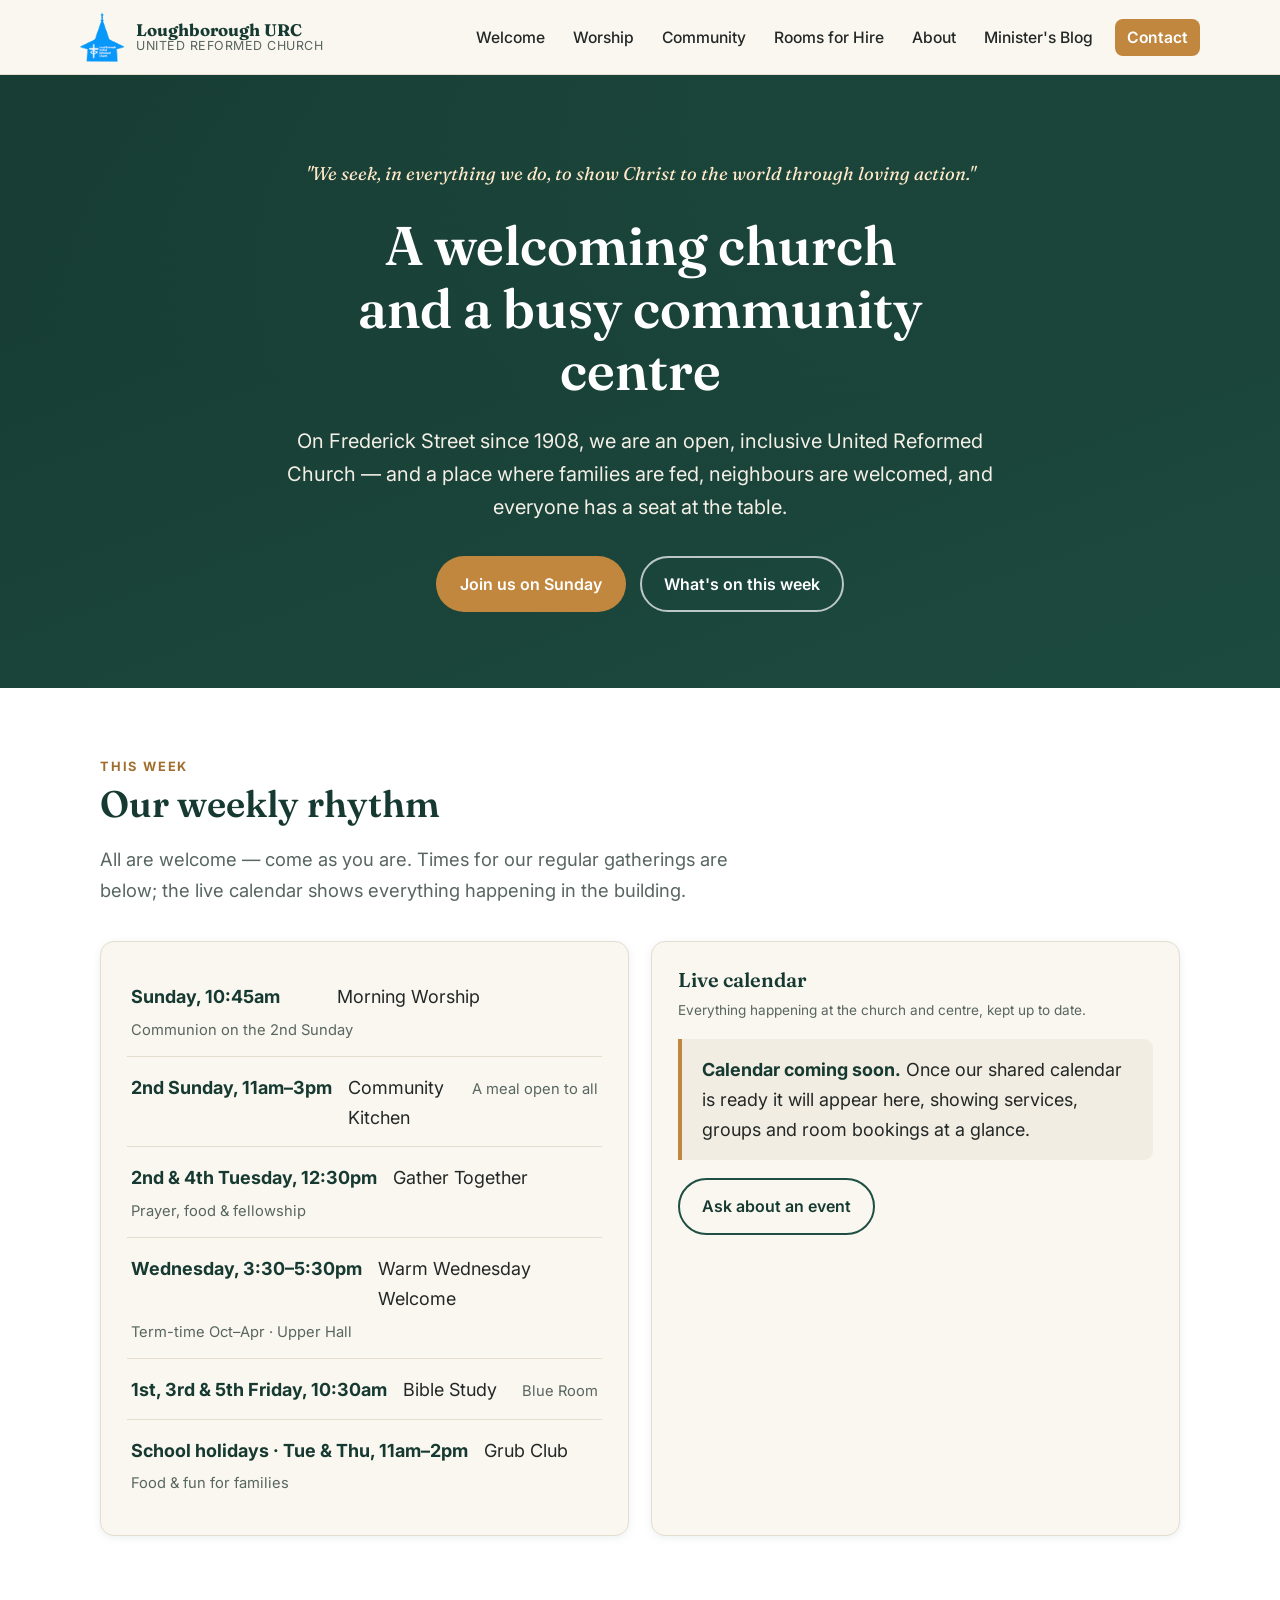
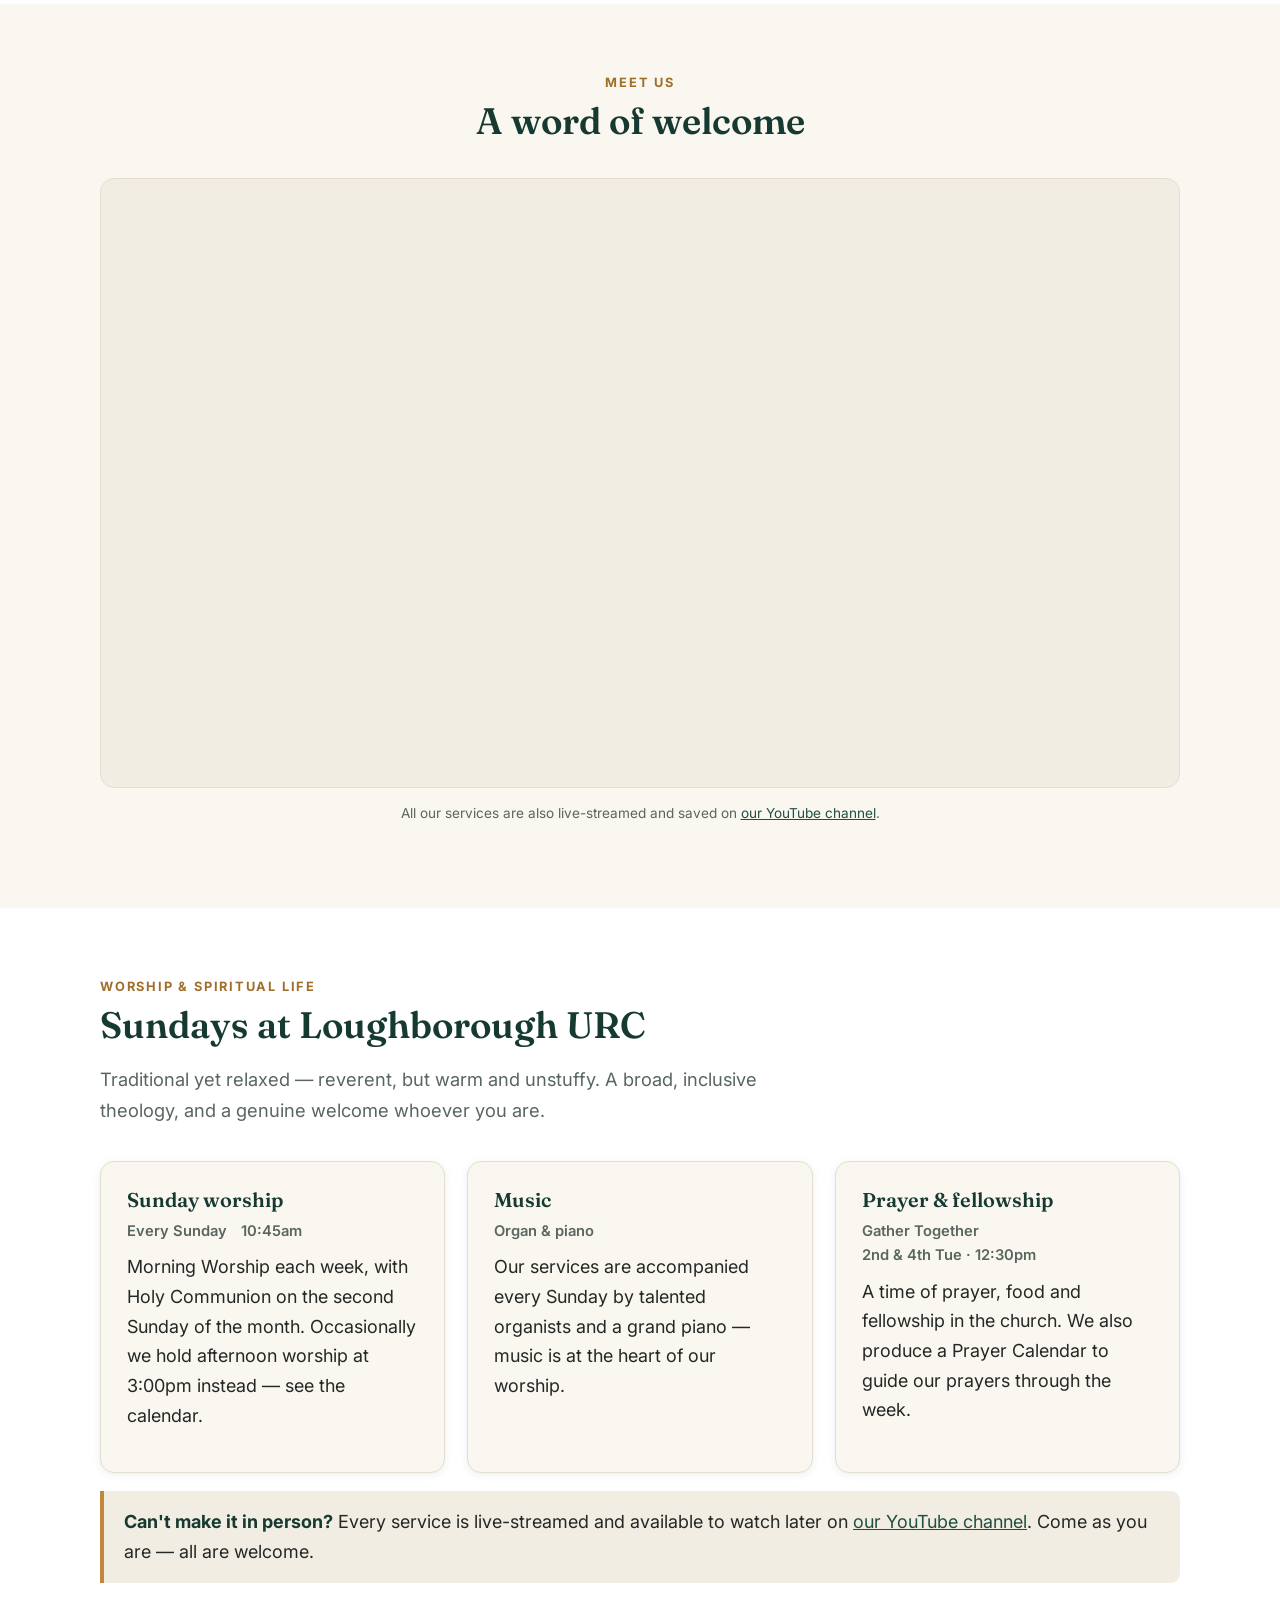
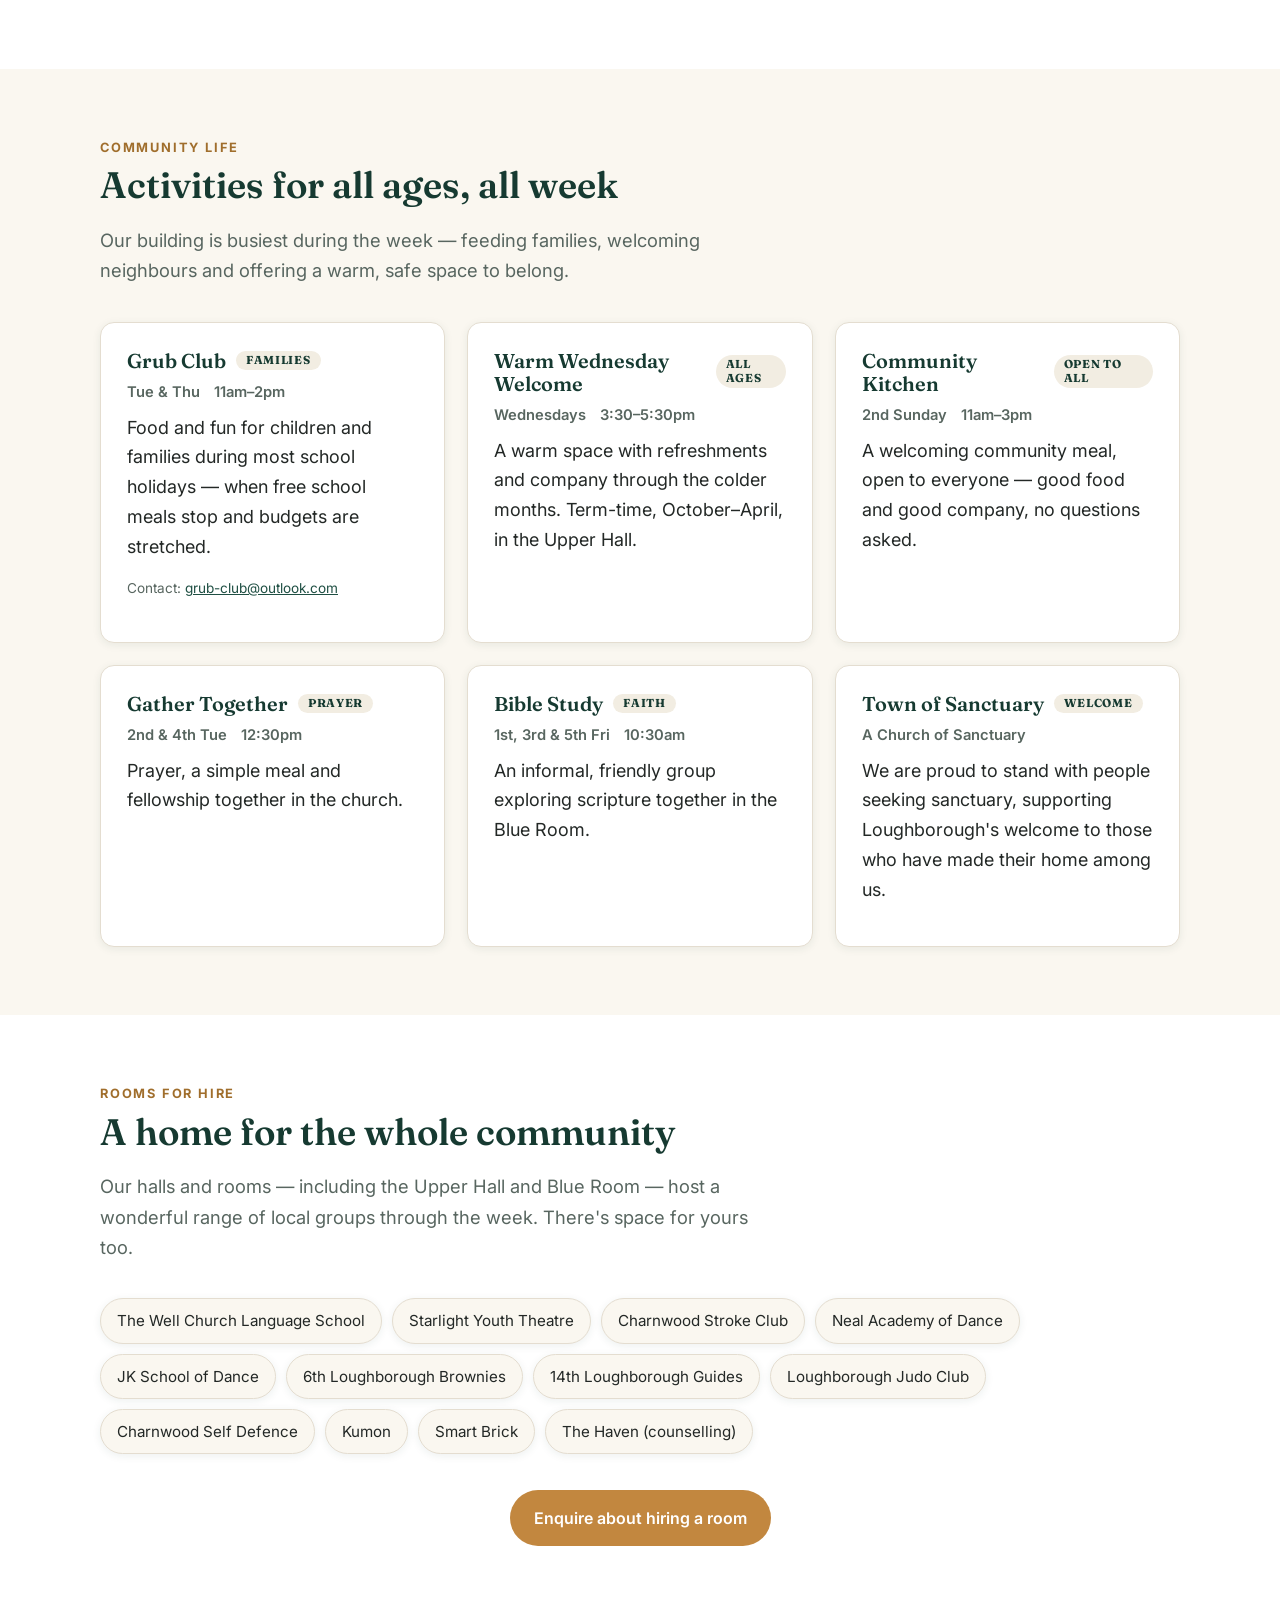
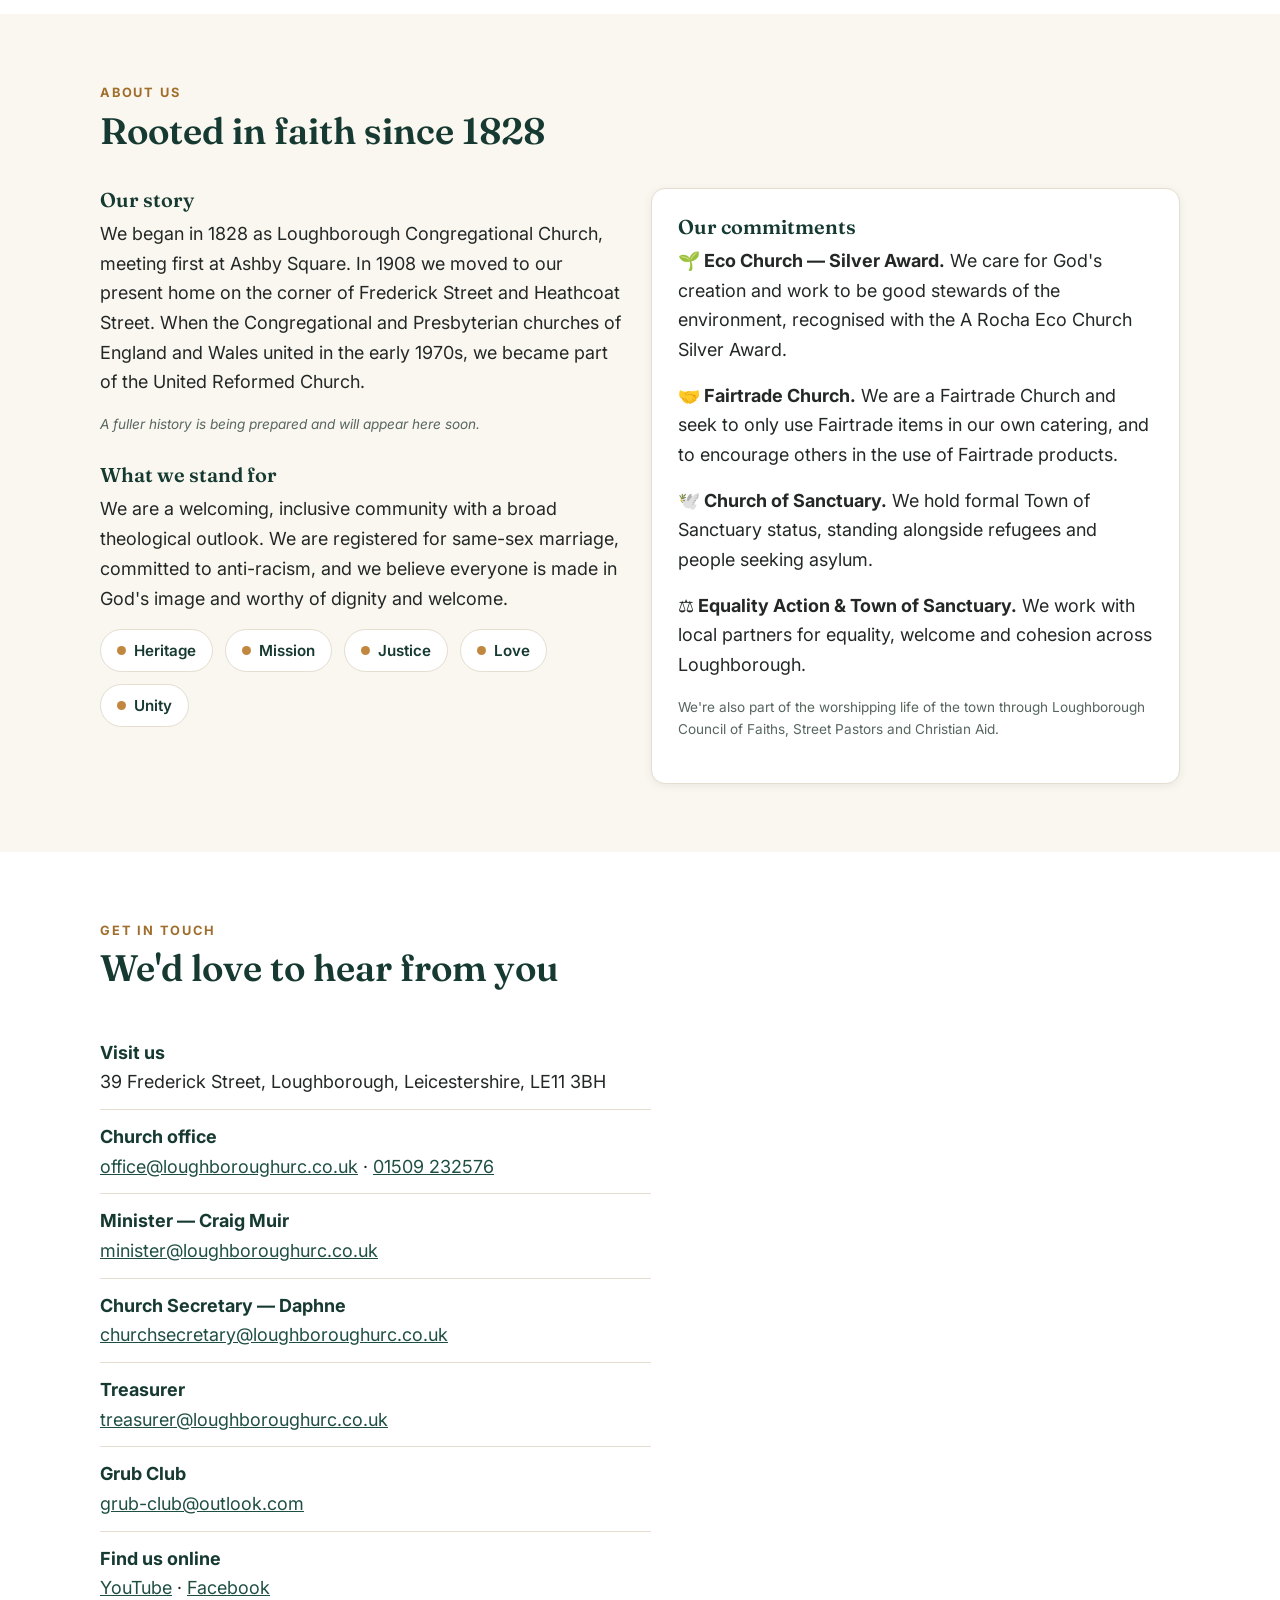
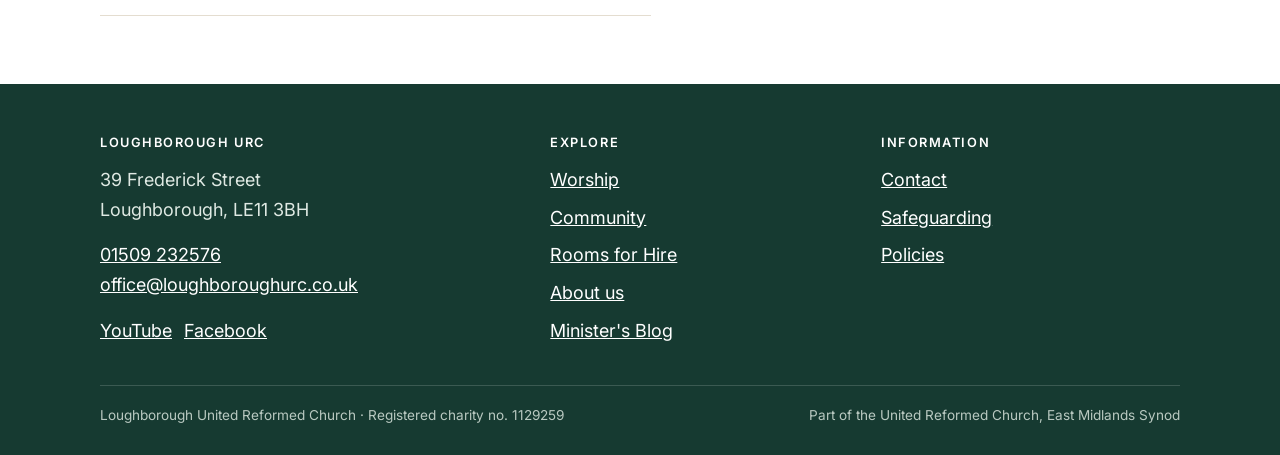
==== index.html @ a737354b "Loughborough URC website — static site (logo, video, blog, safeguarding)" ====
<!DOCTYPE html>
<html lang="en-GB">
<head>
  <meta charset="UTF-8" />
  <meta name="viewport" content="width=device-width, initial-scale=1.0" />
  <title>Loughborough United Reformed Church | A welcoming church &amp; community centre</title>
  <meta name="description" content="Loughborough URC — a welcoming, inclusive church and busy community centre on Frederick Street. Sunday worship, family groups, community meals, a warm welcome for all." />
  <link rel="preconnect" href="https://fonts.googleapis.com" />
  <link rel="preconnect" href="https://fonts.gstatic.com" crossorigin />
  <link href="https://fonts.googleapis.com/css2?family=Fraunces:ital,opsz,wght@0,9..144,500;0,9..144,600;1,9..144,500&family=Inter:wght@400;500;600;700&display=swap" rel="stylesheet" />
  <link rel="icon" type="image/png" href="assets/favicon.png" />
  <link rel="stylesheet" href="styles.css" />
</head>
<body>
  <a href="#main" class="skip-link">Skip to content</a>

  <!-- ===== Header (identical across pages) ===== -->
  <header class="site-header">
    <div class="wrap nav">
      <a class="brand" href="index.html" aria-label="Loughborough United Reformed Church home">
        <img class="logo-img" src="assets/logo.png" alt="Loughborough United Reformed Church" width="44" height="50" />
        <span class="brand-text"><strong>Loughborough URC</strong><span>United Reformed Church</span></span>
      </a>
      <button class="nav-toggle" aria-expanded="false" aria-controls="nav-links">☰ Menu</button>
      <ul class="nav-links" id="nav-links">
        <li><a href="#welcome">Welcome</a></li>
        <li><a href="#worship">Worship</a></li>
        <li><a href="#community">Community</a></li>
        <li><a href="#rooms">Rooms for Hire</a></li>
        <li><a href="#about">About</a></li>
        <li><a href="blog.html">Minister's Blog</a></li>
        <li><a href="#contact" class="cta">Contact</a></li>
      </ul>
    </div>
  </header>

  <main id="main">

    <!-- ===== Hero ===== -->
    <section class="hero" id="welcome">
      <div class="wrap">
        <p class="mission">"We seek, in everything we do, to show Christ to the world through loving action."</p>
        <h1>A welcoming church and a busy community centre</h1>
        <p class="lede">On Frederick Street since 1908, we are an open, inclusive United Reformed Church — and a place where families are fed, neighbours are welcomed, and everyone has a seat at the table.</p>
        <div class="hero-actions">
          <a href="#worship" class="btn btn-primary">Join us on Sunday</a>
          <a href="#community" class="btn btn-ghost">What's on this week</a>
        </div>
      </div>
    </section>

    <!-- ===== This Week / rhythm + calendar ===== -->
    <section class="section" id="thisweek">
      <div class="wrap">
        <div class="section-head">
          <p class="eyebrow">This week</p>
          <h2>Our weekly rhythm</h2>
          <p class="lead">All are welcome — come as you are. Times for our regular gatherings are below; the live calendar shows everything happening in the building.</p>
        </div>
        <div class="grid grid-2">
          <div class="card">
            <ul class="schedule">
              <li><span class="when">Sunday, 10:45am</span> <span class="what">Morning Worship</span> <span class="where">Communion on the 2nd Sunday</span></li>
              <li><span class="when">2nd Sunday, 11am–3pm</span> <span class="what">Community Kitchen</span> <span class="where">A meal open to all</span></li>
              <li><span class="when">2nd &amp; 4th Tuesday, 12:30pm</span> <span class="what">Gather Together</span> <span class="where">Prayer, food &amp; fellowship</span></li>
              <li><span class="when">Wednesday, 3:30–5:30pm</span> <span class="what">Warm Wednesday Welcome</span> <span class="where">Term-time Oct–Apr · Upper Hall</span></li>
              <li><span class="when">1st, 3rd &amp; 5th Friday, 10:30am</span> <span class="what">Bible Study</span> <span class="where">Blue Room</span></li>
              <li><span class="when">School holidays · Tue &amp; Thu, 11am–2pm</span> <span class="what">Grub Club</span> <span class="where">Food &amp; fun for families</span></li>
            </ul>
          </div>
          <div class="card">
            <h3>Live calendar</h3>
            <p class="muted-small">Everything happening at the church and centre, kept up to date.</p>
            <!-- TODO: paste the Google Calendar embed from Xavier here. Example:
            <iframe src="https://calendar.google.com/calendar/embed?src=YOUR_CALENDAR_ID&ctz=Europe/London" style="border:0;width:100%;min-height:420px" frameborder="0" scrolling="no"></iframe>
            -->
            <div class="note">
              <strong>Calendar coming soon.</strong> Once our shared calendar is ready it will appear here, showing services, groups and room bookings at a glance.
            </div>
            <p><a class="btn btn-ghost" href="#contact">Ask about an event</a></p>
          </div>
        </div>
      </div>
    </section>

    <!-- ===== Welcome video ===== -->
    <section class="section" id="video">
      <div class="wrap">
        <div class="section-head center">
          <p class="eyebrow">Meet us</p>
          <h2>A word of welcome</h2>
        </div>
        <div class="video-frame">
          <iframe src="https://www.youtube.com/embed/rBKv3TVX4O4" title="Welcome to Loughborough URC"
            loading="lazy" allow="accelerometer; autoplay; clipboard-write; encrypted-media; gyroscope; picture-in-picture; web-share" allowfullscreen></iframe>
        </div>
        <p class="muted-small" style="text-align:center; margin-top:14px;">All our services are also live-streamed and saved on <a href="https://www.youtube.com/@LURCLIVE" target="_blank" rel="noopener">our YouTube channel</a>.</p>
      </div>
    </section>

    <!-- ===== Worship ===== -->
    <section class="section" id="worship">
      <div class="wrap">
        <div class="section-head">
          <p class="eyebrow">Worship &amp; spiritual life</p>
          <h2>Sundays at Loughborough URC</h2>
          <p class="lead">Traditional yet relaxed — reverent, but warm and unstuffy. A broad, inclusive theology, and a genuine welcome whoever you are.</p>
        </div>
        <div class="grid grid-3">
          <div class="card">
            <h3>Sunday worship</h3>
            <p class="meta"><span>Every Sunday</span><span>10:45am</span></p>
            <p>Morning Worship each week, with Holy Communion on the second Sunday of the month. Occasionally we hold afternoon worship at 3:00pm instead — see the calendar.</p>
          </div>
          <div class="card">
            <h3>Music</h3>
            <p class="meta"><span>Organ &amp; piano</span></p>
            <p>Our services are accompanied every Sunday by talented organists and a grand piano — music is at the heart of our worship.</p>
          </div>
          <div class="card">
            <h3>Prayer &amp; fellowship</h3>
            <p class="meta"><span>Gather Together</span><span>2nd &amp; 4th Tue · 12:30pm</span></p>
            <p>A time of prayer, food and fellowship in the church. We also produce a Prayer Calendar to guide our prayers through the week.</p>
          </div>
        </div>
        <div class="note">
          <strong>Can't make it in person?</strong> Every service is live-streamed and available to watch later on <a href="https://www.youtube.com/@LURCLIVE" target="_blank" rel="noopener">our YouTube channel</a>. Come as you are — all are welcome.
        </div>
      </div>
    </section>

    <!-- ===== Community & groups ===== -->
    <section class="section" id="community">
      <div class="wrap">
        <div class="section-head">
          <p class="eyebrow">Community life</p>
          <h2>Activities for all ages, all week</h2>
          <p class="lead">Our building is busiest during the week — feeding families, welcoming neighbours and offering a warm, safe space to belong.</p>
        </div>
        <div class="grid grid-3">
          <div class="card">
            <h3>Grub Club <span class="tag">Families</span></h3>
            <p class="meta"><span>Tue &amp; Thu</span><span>11am–2pm</span></p>
            <p>Food and fun for children and families during most school holidays — when free school meals stop and budgets are stretched.</p>
            <p class="muted-small">Contact: <a href="mailto:grub-club@outlook.com">grub-club@outlook.com</a></p>
          </div>
          <div class="card">
            <h3>Warm Wednesday Welcome <span class="tag">All ages</span></h3>
            <p class="meta"><span>Wednesdays</span><span>3:30–5:30pm</span></p>
            <p>A warm space with refreshments and company through the colder months. Term-time, October–April, in the Upper Hall.</p>
          </div>
          <div class="card">
            <h3>Community Kitchen <span class="tag">Open to all</span></h3>
            <p class="meta"><span>2nd Sunday</span><span>11am–3pm</span></p>
            <p>A welcoming community meal, open to everyone — good food and good company, no questions asked.</p>
          </div>
          <div class="card">
            <h3>Gather Together <span class="tag">Prayer</span></h3>
            <p class="meta"><span>2nd &amp; 4th Tue</span><span>12:30pm</span></p>
            <p>Prayer, a simple meal and fellowship together in the church.</p>
          </div>
          <div class="card">
            <h3>Bible Study <span class="tag">Faith</span></h3>
            <p class="meta"><span>1st, 3rd &amp; 5th Fri</span><span>10:30am</span></p>
            <p>An informal, friendly group exploring scripture together in the Blue Room.</p>
          </div>
          <div class="card">
            <h3>Town of Sanctuary <span class="tag">Welcome</span></h3>
            <p class="meta"><span>A Church of Sanctuary</span></p>
            <p>We are proud to stand with people seeking sanctuary, supporting Loughborough's welcome to those who have made their home among us.</p>
          </div>
        </div>
      </div>
    </section>

    <!-- ===== Rooms for hire ===== -->
    <section class="section" id="rooms">
      <div class="wrap">
        <div class="section-head">
          <p class="eyebrow">Rooms for hire</p>
          <h2>A home for the whole community</h2>
          <p class="lead">Our halls and rooms — including the Upper Hall and Blue Room — host a wonderful range of local groups through the week. There's space for yours too.</p>
        </div>
        <ul class="pills">
          <li>The Well Church Language School</li>
          <li>Starlight Youth Theatre</li>
          <li>Charnwood Stroke Club</li>
          <li>Neal Academy of Dance</li>
          <li>JK School of Dance</li>
          <li>6th Loughborough Brownies</li>
          <li>14th Loughborough Guides</li>
          <li>Loughborough Judo Club</li>
          <li>Charnwood Self Defence</li>
          <li>Kumon</li>
          <li>Smart Brick</li>
          <li>The Haven (counselling)</li>
        </ul>
        <div class="section-cta">
          <a href="#contact" class="btn btn-primary">Enquire about hiring a room</a>
        </div>
      </div>
    </section>

    <!-- ===== About & values ===== -->
    <section class="section" id="about">
      <div class="wrap">
        <div class="section-head">
          <p class="eyebrow">About us</p>
          <h2>Rooted in faith since 1828</h2>
        </div>
        <div class="grid grid-2">
          <div>
            <h3>Our story</h3>
            <p>We began in 1828 as Loughborough Congregational Church, meeting first at Ashby Square. In 1908 we moved to our present home on the corner of Frederick Street and Heathcoat Street. When the Congregational and Presbyterian churches of England and Wales united in the early 1970s, we became part of the United Reformed Church.</p>
            <p class="muted-small"><em>A fuller history is being prepared and will appear here soon.</em></p>

            <h3 style="margin-top:1.4em">What we stand for</h3>
            <p>We are a welcoming, inclusive community with a broad theological outlook. We are registered for same-sex marriage, committed to anti-racism, and we believe everyone is made in God's image and worthy of dignity and welcome.</p>
            <div class="badges" style="margin-top:14px">
              <span class="badge"><span class="dot"></span>Heritage</span>
              <span class="badge"><span class="dot"></span>Mission</span>
              <span class="badge"><span class="dot"></span>Justice</span>
              <span class="badge"><span class="dot"></span>Love</span>
              <span class="badge"><span class="dot"></span>Unity</span>
            </div>
          </div>
          <div>
            <div class="card">
              <h3>Our commitments</h3>
              <p><strong>🌱 Eco Church — Silver Award.</strong> We care for God's creation and work to be good stewards of the environment, recognised with the A&nbsp;Rocha Eco Church Silver Award.</p>
              <p><strong>🤝 Fairtrade Church.</strong> We are a Fairtrade Church and seek to only use Fairtrade items in our own catering, and to encourage others in the use of Fairtrade products.</p>
              <p><strong>🕊️ Church of Sanctuary.</strong> We hold formal Town of Sanctuary status, standing alongside refugees and people seeking asylum.</p>
              <p><strong>⚖️ Equality Action &amp; Town of Sanctuary.</strong> We work with local partners for equality, welcome and cohesion across Loughborough.</p>
              <p class="muted-small">We're also part of the worshipping life of the town through Loughborough Council of Faiths, Street Pastors and Christian Aid.</p>
            </div>
          </div>
        </div>
      </div>
    </section>

    <!-- ===== Contact ===== -->
    <section class="section" id="contact">
      <div class="wrap">
        <div class="section-head">
          <p class="eyebrow">Get in touch</p>
          <h2>We'd love to hear from you</h2>
        </div>
        <div class="contact-grid">
          <div>
            <ul class="contact-list">
              <li><strong>Visit us</strong> 39 Frederick Street, Loughborough, Leicestershire, LE11 3BH</li>
              <li><strong>Church office</strong> <a href="mailto:office@loughboroughurc.co.uk">office@loughboroughurc.co.uk</a> · <a href="tel:+441509232576">01509 232576</a></li>
              <li><strong>Minister — Craig Muir</strong> <a href="mailto:minister@loughboroughurc.co.uk">minister@loughboroughurc.co.uk</a></li>
              <li><strong>Church Secretary — Daphne</strong> <a href="mailto:churchsecretary@loughboroughurc.co.uk">churchsecretary@loughboroughurc.co.uk</a></li>
              <li><strong>Treasurer</strong> <a href="mailto:treasurer@loughboroughurc.co.uk">treasurer@loughboroughurc.co.uk</a></li>
              <li><strong>Grub Club</strong> <a href="mailto:grub-club@outlook.com">grub-club@outlook.com</a></li>
              <li><strong>Find us online</strong> <a href="https://www.youtube.com/@LURCLIVE" target="_blank" rel="noopener">YouTube</a> · <a href="https://www.facebook.com/LoughboroughURC" target="_blank" rel="noopener">Facebook</a></li>
            </ul>
          </div>
          <div>
            <iframe class="map-embed" title="Map to Loughborough URC, 39 Frederick Street, LE11 3BH"
              src="https://maps.google.com/maps?q=39%20Frederick%20Street%20Loughborough%20LE11%203BH&output=embed"
              loading="lazy" referrerpolicy="no-referrer-when-downgrade"></iframe>
          </div>
        </div>
      </div>
    </section>

  </main>

  <!-- ===== Footer (identical across pages) ===== -->
  <footer class="site-footer">
    <div class="wrap">
      <div class="footer-grid">
        <div>
          <h4>Loughborough URC</h4>
          <p>39 Frederick Street<br />Loughborough, LE11 3BH</p>
          <p><a href="tel:+441509232576">01509 232576</a><br /><a href="mailto:office@loughboroughurc.co.uk">office@loughboroughurc.co.uk</a></p>
          <div class="socials">
            <a href="https://www.youtube.com/@LURCLIVE" target="_blank" rel="noopener">YouTube</a>
            <a href="https://www.facebook.com/LoughboroughURC" target="_blank" rel="noopener">Facebook</a>
          </div>
        </div>
        <div>
          <h4>Explore</h4>
          <ul>
            <li><a href="index.html#worship">Worship</a></li>
            <li><a href="index.html#community">Community</a></li>
            <li><a href="index.html#rooms">Rooms for Hire</a></li>
            <li><a href="index.html#about">About us</a></li>
            <li><a href="blog.html">Minister's Blog</a></li>
          </ul>
        </div>
        <div>
          <h4>Information</h4>
          <ul>
            <li><a href="index.html#contact">Contact</a></li>
            <li><a href="safeguarding.html">Safeguarding</a></li>
            <li><a href="safeguarding.html#policies">Policies</a></li>
          </ul>
        </div>
      </div>
      <div class="footer-bottom">
        <span>Loughborough United Reformed Church · Registered charity no. 1129259</span>
        <span>Part of the United Reformed Church, East Midlands Synod</span>
      </div>
    </div>
  </footer>

  <script src="script.js"></script>
</body>
</html>
---- styles.css ----
/* Loughborough URC — site styles
   Owned, no-build static site. Edit colours/fonts here once; applies everywhere.
   Palette chosen to feel warm, dignified and welcoming, with strong contrast
   and large text for accessibility (our readers skew older). */

:root {
  --ink: #232826;
  --muted: #586660;
  --bg: #faf7f0;        /* warm paper */
  --surface: #ffffff;
  --surface-2: #f2ede2;
  --brand: #1f4f43;     /* deep teal-green */
  --brand-dark: #163a31;
  --accent: #c2873f;    /* warm gold */
  --accent-dark: #a06e2c;
  --line: #e4ddd0;
  --ok: #2f6f4e;
  --radius: 14px;
  --radius-sm: 9px;
  --shadow: 0 6px 24px rgba(22, 58, 49, 0.10);
  --shadow-sm: 0 2px 8px rgba(22, 58, 49, 0.08);
  --wrap: 1120px;
  --font-head: "Fraunces", Georgia, "Times New Roman", serif;
  --font-body: "Inter", system-ui, -apple-system, "Segoe UI", Roboto, sans-serif;
}

* { box-sizing: border-box; }

html { scroll-behavior: smooth; scroll-padding-top: 84px; }

body {
  margin: 0;
  font-family: var(--font-body);
  font-size: 18px;
  line-height: 1.65;
  color: var(--ink);
  background: var(--bg);
  -webkit-font-smoothing: antialiased;
}

h1, h2, h3, h4 { font-family: var(--font-head); font-weight: 600; line-height: 1.15; color: var(--brand-dark); }
h1 { font-size: clamp(2.1rem, 5vw, 3.4rem); margin: 0 0 .4em; }
h2 { font-size: clamp(1.6rem, 3.4vw, 2.3rem); margin: 0 0 .5em; }
h3 { font-size: 1.25rem; margin: 0 0 .4em; }
p { margin: 0 0 1rem; }
a { color: var(--brand); }
a:hover { color: var(--accent-dark); }

img { max-width: 100%; display: block; }

.wrap { max-width: var(--wrap); margin: 0 auto; padding: 0 20px; }

.skip-link {
  position: absolute; left: -999px; top: 0; background: var(--brand); color: #fff;
  padding: 10px 16px; z-index: 200; border-radius: 0 0 8px 0;
}
.skip-link:focus { left: 0; }

:focus-visible { outline: 3px solid var(--accent); outline-offset: 2px; border-radius: 4px; }

/* ---------- Header / nav ---------- */
.site-header {
  position: sticky; top: 0; z-index: 100;
  background: rgba(250, 247, 240, 0.92);
  backdrop-filter: saturate(140%) blur(8px);
  border-bottom: 1px solid var(--line);
}
.nav { display: flex; align-items: center; justify-content: space-between; gap: 16px; padding: 12px 0; }
.brand { display: flex; align-items: center; gap: 12px; text-decoration: none; color: var(--brand-dark); }
/* Logo mark: replace .logo-mark with an <img> of a TRANSPARENT-background logo.
   This text fallback means the site looks complete before the real logo arrives. */
.logo-mark {
  width: 46px; height: 46px; flex: none; border-radius: 50%;
  background: var(--brand); color: #fff; display: grid; place-items: center;
  font-family: var(--font-head); font-weight: 600; font-size: 1.2rem; letter-spacing: .5px;
}
.logo-img { height: 50px; width: auto; flex: none; display: block; }
.brand-text { display: flex; flex-direction: column; line-height: 1.1; }
.brand-text strong { font-family: var(--font-head); font-size: 1.05rem; color: var(--brand-dark); }
.brand-text span { font-size: .78rem; color: var(--muted); letter-spacing: .04em; text-transform: uppercase; }

.nav-links { display: flex; align-items: center; gap: 4px; list-style: none; margin: 0; padding: 0; }
.nav-links a {
  text-decoration: none; color: var(--ink); padding: 9px 12px; border-radius: 8px;
  font-size: .98rem; font-weight: 500;
}
.nav-links a:hover { background: var(--surface-2); color: var(--brand-dark); }
.nav-links .cta {
  background: var(--accent); color: #fff; font-weight: 600; margin-left: 6px;
}
.nav-links .cta:hover { background: var(--accent-dark); color: #fff; }

.nav-toggle {
  display: none; background: none; border: 1.5px solid var(--line); border-radius: 8px;
  padding: 8px 10px; cursor: pointer; color: var(--brand-dark); font-size: 1rem;
}

@media (max-width: 880px) {
  .nav-toggle { display: inline-flex; align-items: center; gap: 8px; }
  .nav-links {
    position: absolute; top: 100%; left: 0; right: 0; flex-direction: column; align-items: stretch;
    background: var(--surface); border-bottom: 1px solid var(--line); box-shadow: var(--shadow);
    padding: 10px; gap: 2px; display: none;
  }
  .nav-links.open { display: flex; }
  .nav-links a { padding: 13px 14px; font-size: 1.05rem; }
  .nav-links .cta { margin: 6px 0 0; text-align: center; }
}

/* ---------- Buttons ---------- */
.btn {
  display: inline-block; text-decoration: none; font-weight: 600; cursor: pointer;
  padding: 13px 22px; border-radius: 999px; border: 2px solid transparent; font-size: 1rem;
}
.btn-primary { background: var(--accent); color: #fff; }
.btn-primary:hover { background: var(--accent-dark); color: #fff; }
.btn-ghost { background: transparent; color: var(--brand-dark); border-color: var(--brand); }
.btn-ghost:hover { background: var(--brand); color: #fff; }

/* ---------- Hero ---------- */
.hero {
  position: relative; color: #fff; text-align: center;
  background:
    linear-gradient(160deg, rgba(22,58,49,.88), rgba(31,79,67,.78)),
    radial-gradient(120% 90% at 50% -10%, #2f6a59 0%, #163a31 70%);
  /* To use a real photo of the building, add:
     , url("assets/church.jpg") center/cover no-repeat;  (keep the gradients first) */
  padding: 84px 0 76px;
}
.hero h1 { color: #fff; max-width: 16ch; margin-inline: auto; }
.hero .lede { font-size: 1.25rem; max-width: 56ch; margin: 0 auto 1.6em; color: #f3efe6; }
.hero .mission { font-family: var(--font-head); font-style: italic; font-size: 1.15rem; color: #ffe9c9; margin-bottom: 1.4em; }
.hero-actions { display: flex; gap: 14px; justify-content: center; flex-wrap: wrap; }
.hero .btn-ghost { color: #fff; border-color: rgba(255,255,255,.7); }
.hero .btn-ghost:hover { background: #fff; color: var(--brand-dark); }

/* ---------- Sections ---------- */
.section { padding: 68px 0; }
.section:nth-of-type(even) { background: var(--surface); }
.section-head { max-width: 62ch; margin-bottom: 36px; }
.section-head.center { margin-inline: auto; text-align: center; }
.eyebrow { text-transform: uppercase; letter-spacing: .14em; font-size: .8rem; font-weight: 700; color: var(--accent-dark); margin: 0 0 .5em; }
.lead { font-size: 1.15rem; color: var(--muted); }

/* ---------- Grids & cards ---------- */
.grid { display: grid; gap: 22px; }
.grid-2 { grid-template-columns: repeat(2, 1fr); }
.grid-3 { grid-template-columns: repeat(3, 1fr); }
@media (max-width: 860px) { .grid-2, .grid-3 { grid-template-columns: 1fr; } }

.card {
  background: var(--surface); border: 1px solid var(--line); border-radius: var(--radius);
  padding: 26px; box-shadow: var(--shadow-sm);
}
.section:nth-of-type(even) .card { background: var(--bg); }
.card h3 { display: flex; align-items: center; gap: 10px; }
.card .meta { font-size: .92rem; color: var(--muted); font-weight: 600; margin: 0 0 .6em; }
.card .meta span { display: inline-block; margin-right: 14px; }
.tag {
  display: inline-block; font-size: .72rem; font-weight: 700; text-transform: uppercase; letter-spacing: .06em;
  background: var(--surface-2); color: var(--brand-dark); padding: 3px 10px; border-radius: 999px;
}

/* "This week" / schedule list */
.schedule { list-style: none; margin: 0; padding: 0; display: grid; gap: 2px; }
.schedule li {
  display: flex; flex-wrap: wrap; gap: 6px 16px; align-items: baseline;
  padding: 14px 4px; border-bottom: 1px solid var(--line);
}
.schedule li:last-child { border-bottom: 0; }
.schedule .when { font-weight: 700; color: var(--brand-dark); min-width: 190px; }
.schedule .what { flex: 1; }
.schedule .where { color: var(--muted); font-size: .92rem; }

/* Callout / note box */
.note {
  border-left: 4px solid var(--accent); background: var(--surface-2);
  padding: 16px 20px; border-radius: 0 var(--radius-sm) var(--radius-sm) 0; margin: 18px 0;
}
.note strong { color: var(--brand-dark); }

/* Responsive video */
.video-frame {
  position: relative; padding-top: 56.25%; background: var(--surface-2);
  border-radius: var(--radius); overflow: hidden; border: 1px solid var(--line);
  display: grid; place-items: center; text-align: center;
}
.video-frame iframe { position: absolute; inset: 0; width: 100%; height: 100%; border: 0; }
.video-frame .placeholder { padding: 24px; color: var(--muted); }

/* Pill list of hire groups */
.pills { display: flex; flex-wrap: wrap; gap: 10px; list-style: none; padding: 0; margin: 0; }
.pills li {
  background: var(--surface); border: 1px solid var(--line); border-radius: 999px;
  padding: 9px 16px; font-size: .95rem; box-shadow: var(--shadow-sm);
}
.section:nth-of-type(even) .pills li { background: var(--bg); }

/* Values / badges */
.badges { display: flex; flex-wrap: wrap; gap: 12px; }
.badge {
  display: flex; align-items: center; gap: 8px; background: var(--surface); border: 1px solid var(--line);
  border-radius: 999px; padding: 8px 16px; font-weight: 600; font-size: .95rem; color: var(--brand-dark);
}
.badge .dot { width: 9px; height: 9px; border-radius: 50%; background: var(--accent); }

/* Contact grid */
.contact-grid { display: grid; grid-template-columns: 1.1fr 1fr; gap: 28px; }
@media (max-width: 860px) { .contact-grid { grid-template-columns: 1fr; } }
.contact-list { list-style: none; padding: 0; margin: 0; }
.contact-list li { padding: 12px 0; border-bottom: 1px solid var(--line); }
.contact-list strong { display: block; color: var(--brand-dark); }
.map-embed { width: 100%; min-height: 320px; border: 0; border-radius: var(--radius); }

/* ---------- Blog ---------- */
.post {
  background: var(--surface); border: 1px solid var(--line); border-radius: var(--radius);
  padding: 28px 30px; box-shadow: var(--shadow-sm); margin-bottom: 22px;
}
.post .date { color: var(--accent-dark); font-weight: 700; font-size: .85rem; text-transform: uppercase; letter-spacing: .08em; }
.post h2 { margin: .25em 0 .4em; }
.post .excerpt { color: var(--ink); }

.post-body { line-height: 1.75; }
.post-body p { margin: 0 0 1rem; }
.post-body h2, .post-body h3, .post-body h4 { margin-top: 1.3em; }
.post-body img { border-radius: 10px; margin: 16px 0; box-shadow: var(--shadow-sm); }
.post-body ul, .post-body ol { margin: 0 0 1rem 1.2em; }
.post-body blockquote { margin: 1rem 0; padding: 6px 18px; border-left: 4px solid var(--accent); color: var(--muted); font-style: italic; }
.post-body .video-frame { margin: 18px 0; }
.post-body table { border-collapse: collapse; width: 100%; margin: 16px 0; font-size: .95rem; }
.post-body th, .post-body td { border: 1px solid var(--line); padding: 8px 12px; text-align: left; vertical-align: top; }
.post-body th { background: var(--surface-2); color: var(--brand-dark); }

/* ---------- Page header (interior pages) ---------- */
.page-head {
  background: linear-gradient(160deg, var(--brand-dark), var(--brand));
  color: #fff; padding: 56px 0 48px;
}
.page-head h1 { color: #fff; margin-bottom: .2em; }
.page-head p { color: #eef3ef; max-width: 60ch; margin: 0; }

/* ---------- Footer ---------- */
.site-footer { background: var(--brand-dark); color: #dfe9e3; padding: 52px 0 28px; margin-top: 0; }
.site-footer a { color: #fff; }
.footer-grid { display: grid; grid-template-columns: 1.4fr 1fr 1fr; gap: 32px; margin-bottom: 32px; }
@media (max-width: 760px) { .footer-grid { grid-template-columns: 1fr; gap: 24px; } }
.site-footer h4 { color: #fff; font-family: var(--font-body); font-size: .8rem; text-transform: uppercase; letter-spacing: .12em; margin: 0 0 14px; }
.site-footer ul { list-style: none; margin: 0; padding: 0; }
.site-footer li { margin-bottom: 8px; }
.site-footer .socials { display: flex; gap: 12px; margin-top: 12px; }
.footer-bottom { border-top: 1px solid rgba(255,255,255,.16); padding-top: 18px; font-size: .85rem; color: #b9c9c1; display: flex; flex-wrap: wrap; gap: 8px 20px; justify-content: space-between; }

.section-cta { text-align: center; margin-top: 36px; }
.muted-small { font-size: .85rem; color: var(--muted); }
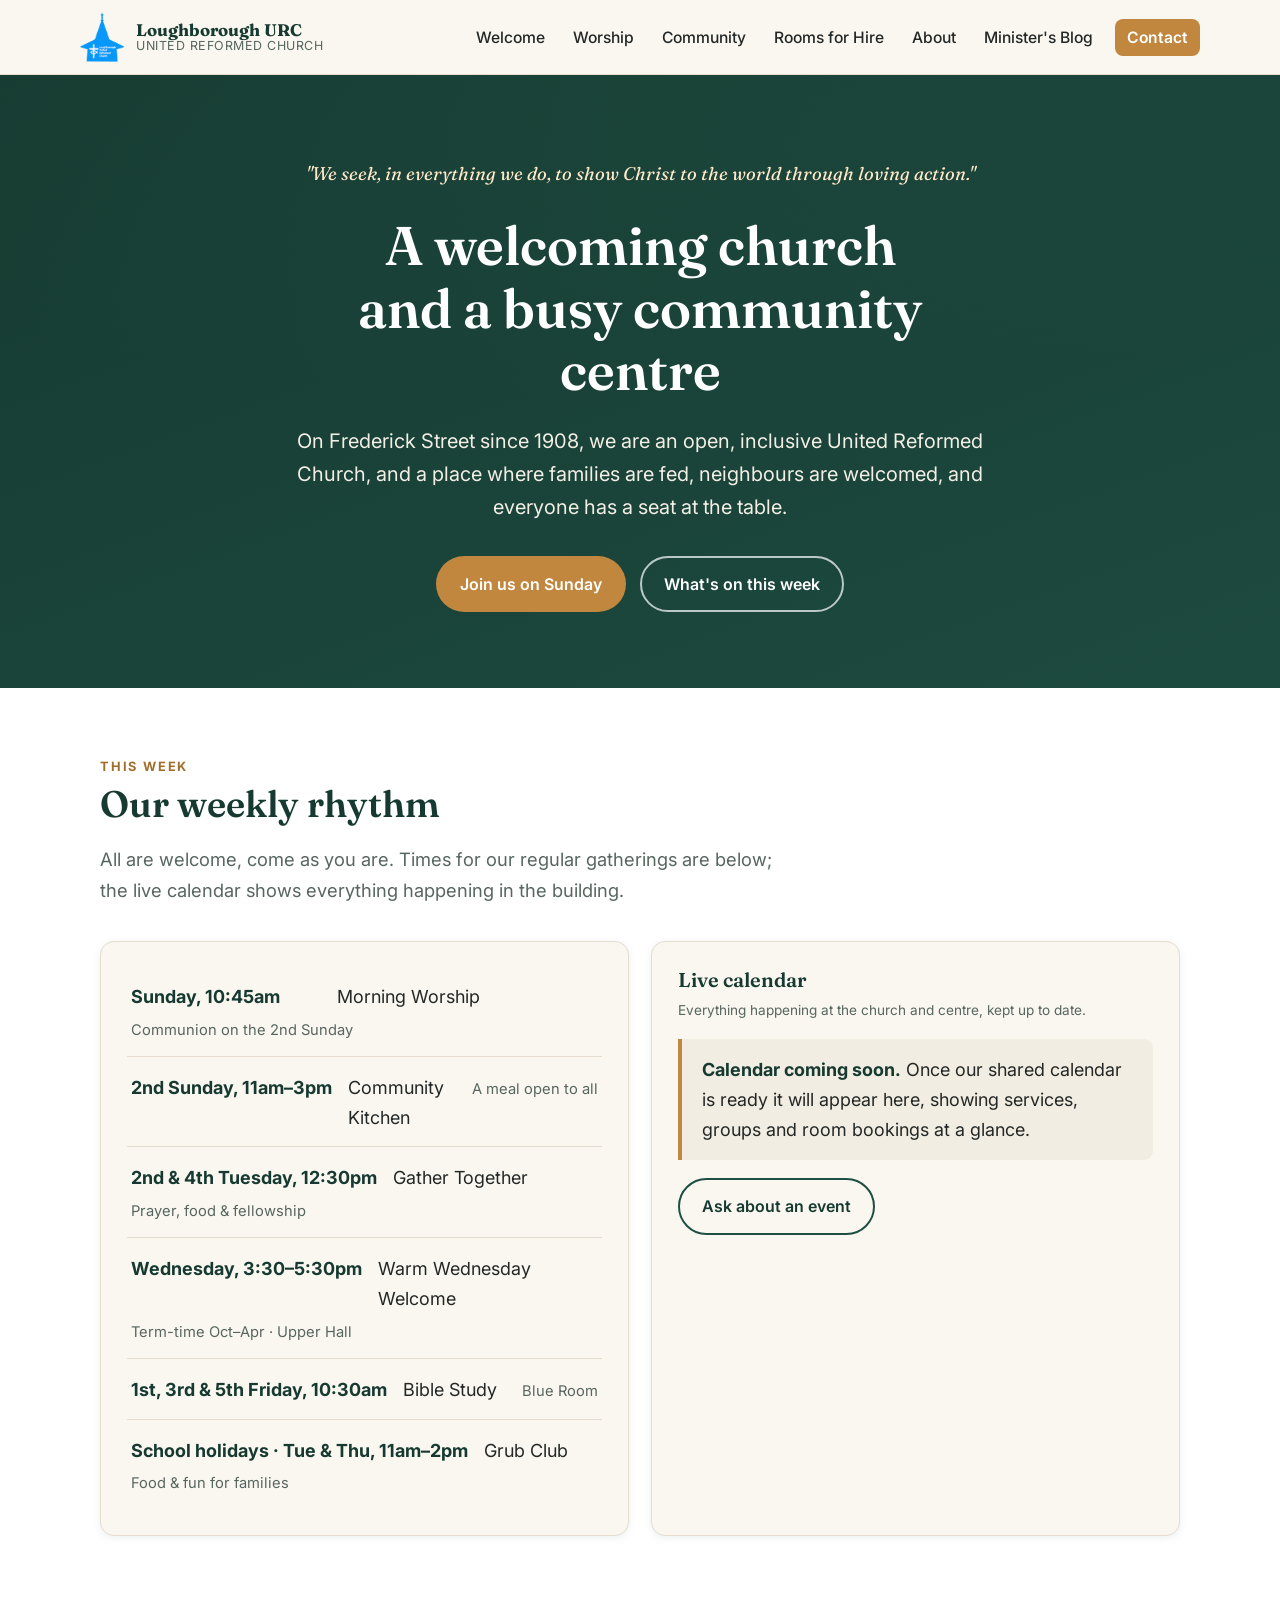
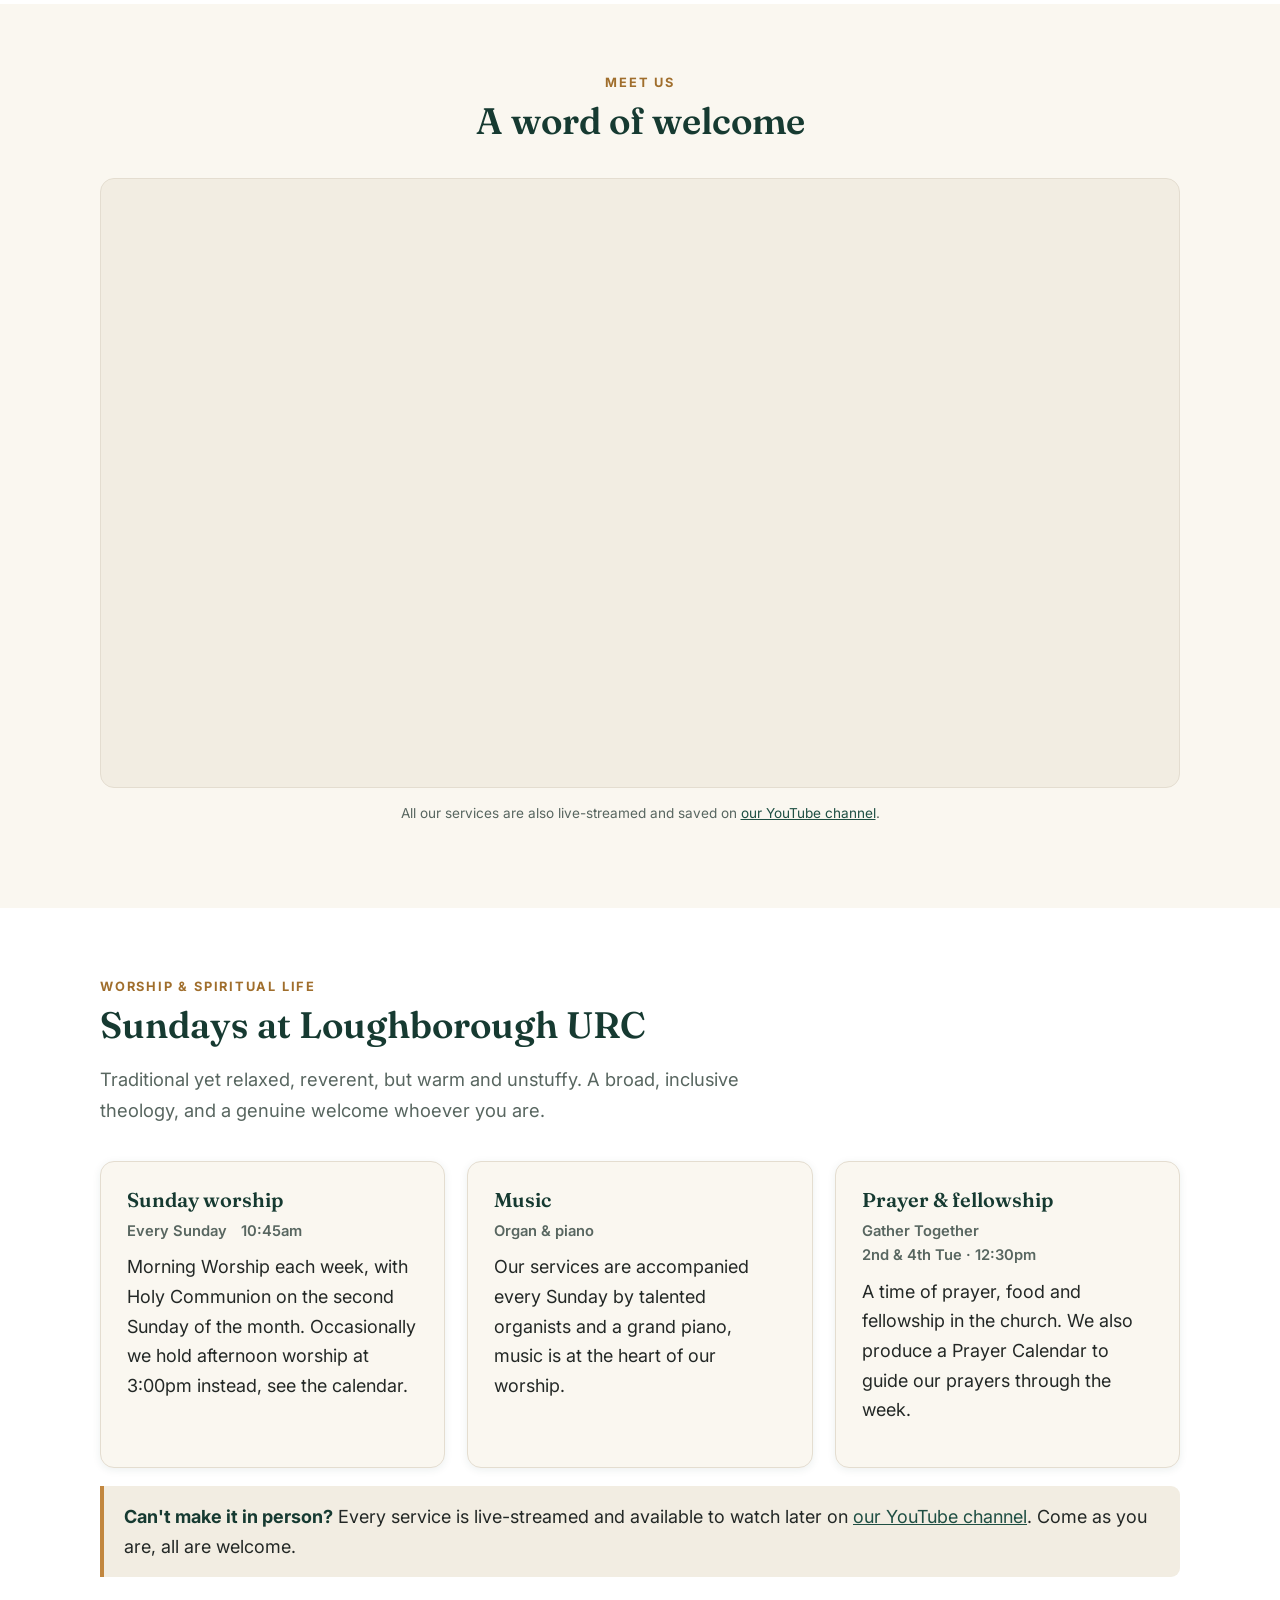
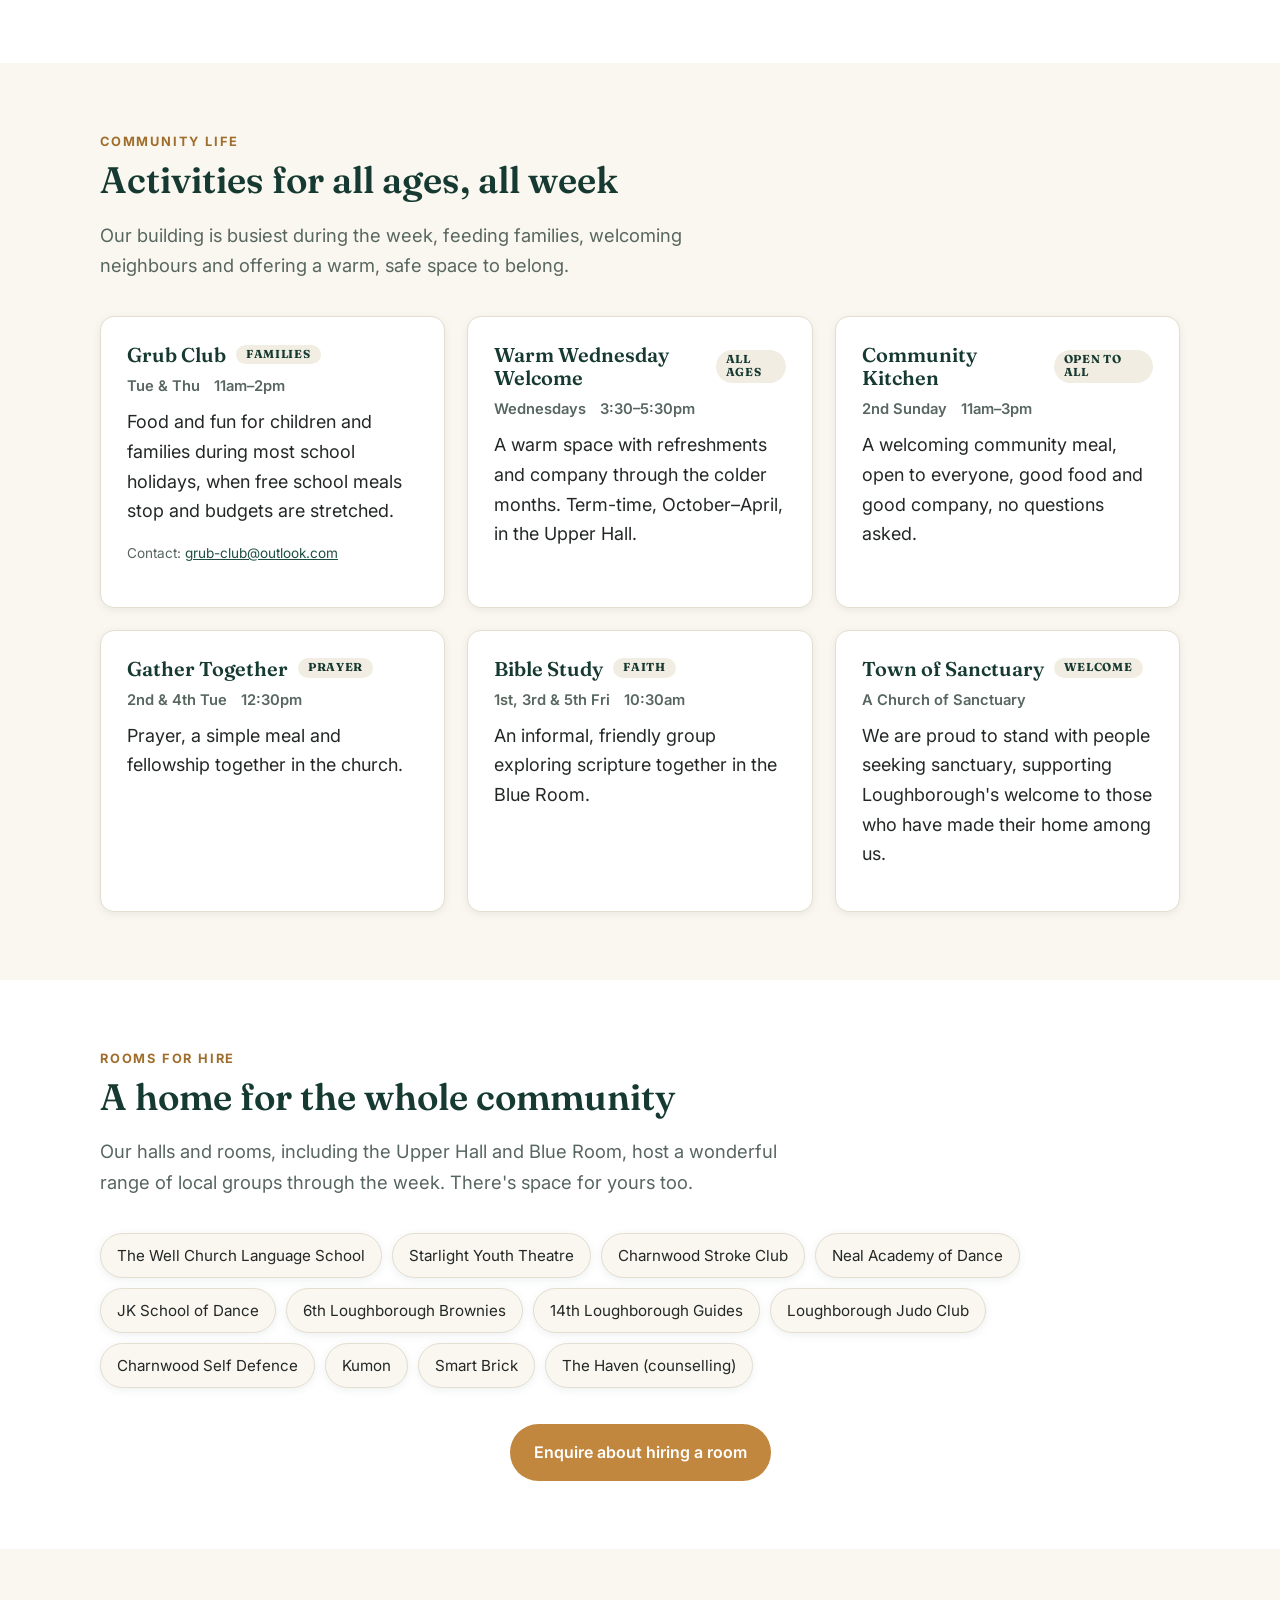
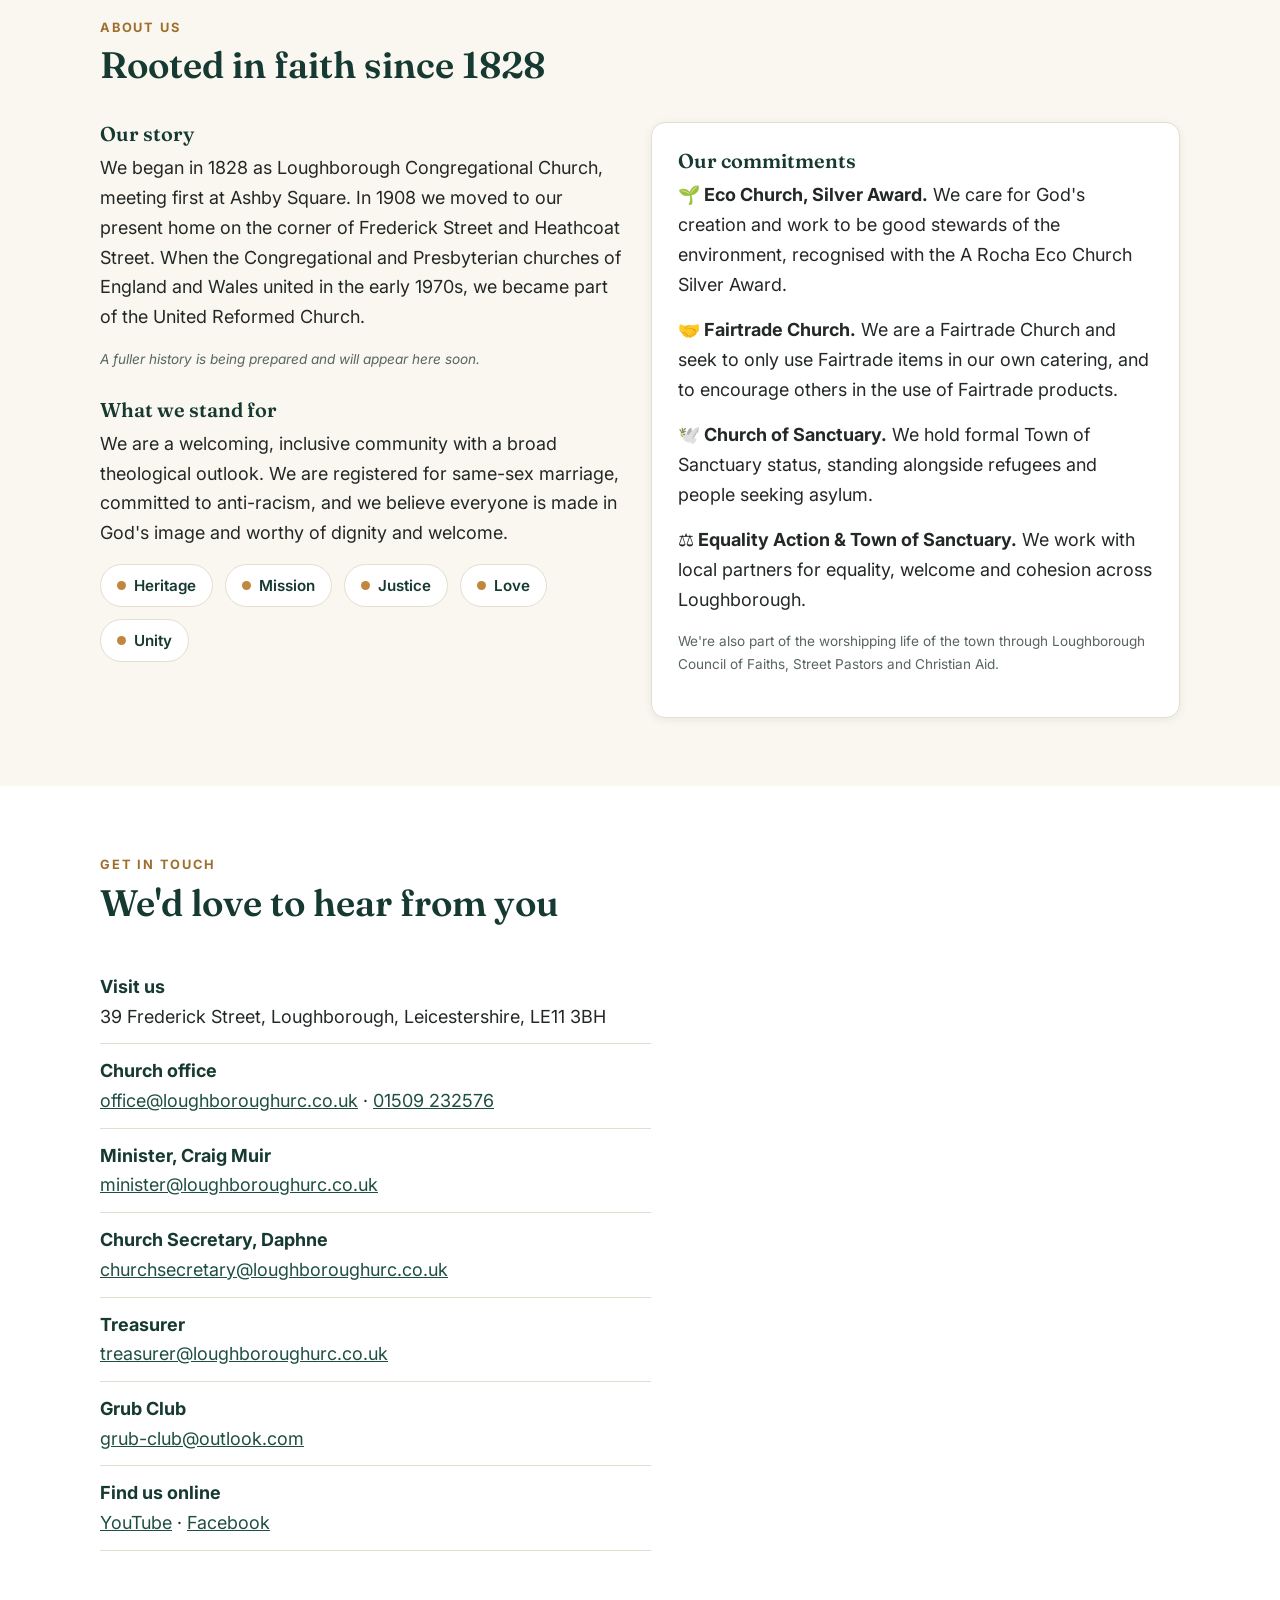
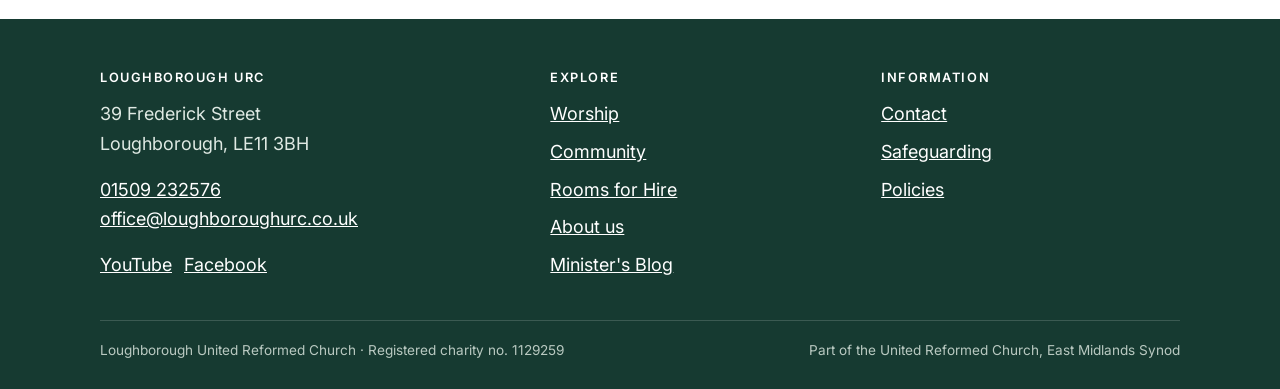
==== commit 37034ada: "Remove all em-dashes site-wide (replace with commas)" ====
--- a/index.html
+++ b/index.html
@@ -4,7 +4,7 @@
   <meta charset="UTF-8" />
   <meta name="viewport" content="width=device-width, initial-scale=1.0" />
   <title>Loughborough United Reformed Church | A welcoming church &amp; community centre</title>
-  <meta name="description" content="Loughborough URC — a welcoming, inclusive church and busy community centre on Frederick Street. Sunday worship, family groups, community meals, a warm welcome for all." />
+  <meta name="description" content="Loughborough URC, a welcoming, inclusive church and busy community centre on Frederick Street. Sunday worship, family groups, community meals, a warm welcome for all." />
   <link rel="preconnect" href="https://fonts.googleapis.com" />
   <link rel="preconnect" href="https://fonts.gstatic.com" crossorigin />
   <link href="https://fonts.googleapis.com/css2?family=Fraunces:ital,opsz,wght@0,9..144,500;0,9..144,600;1,9..144,500&family=Inter:wght@400;500;600;700&display=swap" rel="stylesheet" />
@@ -41,7 +41,7 @@
       <div class="wrap">
         <p class="mission">"We seek, in everything we do, to show Christ to the world through loving action."</p>
         <h1>A welcoming church and a busy community centre</h1>
-        <p class="lede">On Frederick Street since 1908, we are an open, inclusive United Reformed Church — and a place where families are fed, neighbours are welcomed, and everyone has a seat at the table.</p>
+        <p class="lede">On Frederick Street since 1908, we are an open, inclusive United Reformed Church, and a place where families are fed, neighbours are welcomed, and everyone has a seat at the table.</p>
         <div class="hero-actions">
           <a href="#worship" class="btn btn-primary">Join us on Sunday</a>
           <a href="#community" class="btn btn-ghost">What's on this week</a>
@@ -55,7 +55,7 @@
         <div class="section-head">
           <p class="eyebrow">This week</p>
           <h2>Our weekly rhythm</h2>
-          <p class="lead">All are welcome — come as you are. Times for our regular gatherings are below; the live calendar shows everything happening in the building.</p>
+          <p class="lead">All are welcome, come as you are. Times for our regular gatherings are below; the live calendar shows everything happening in the building.</p>
         </div>
         <div class="grid grid-2">
           <div class="card">
@@ -104,18 +104,18 @@
         <div class="section-head">
           <p class="eyebrow">Worship &amp; spiritual life</p>
           <h2>Sundays at Loughborough URC</h2>
-          <p class="lead">Traditional yet relaxed — reverent, but warm and unstuffy. A broad, inclusive theology, and a genuine welcome whoever you are.</p>
+          <p class="lead">Traditional yet relaxed, reverent, but warm and unstuffy. A broad, inclusive theology, and a genuine welcome whoever you are.</p>
         </div>
         <div class="grid grid-3">
           <div class="card">
             <h3>Sunday worship</h3>
             <p class="meta"><span>Every Sunday</span><span>10:45am</span></p>
-            <p>Morning Worship each week, with Holy Communion on the second Sunday of the month. Occasionally we hold afternoon worship at 3:00pm instead — see the calendar.</p>
+            <p>Morning Worship each week, with Holy Communion on the second Sunday of the month. Occasionally we hold afternoon worship at 3:00pm instead, see the calendar.</p>
           </div>
           <div class="card">
             <h3>Music</h3>
             <p class="meta"><span>Organ &amp; piano</span></p>
-            <p>Our services are accompanied every Sunday by talented organists and a grand piano — music is at the heart of our worship.</p>
+            <p>Our services are accompanied every Sunday by talented organists and a grand piano, music is at the heart of our worship.</p>
           </div>
           <div class="card">
             <h3>Prayer &amp; fellowship</h3>
@@ -124,7 +124,7 @@
           </div>
         </div>
         <div class="note">
-          <strong>Can't make it in person?</strong> Every service is live-streamed and available to watch later on <a href="https://www.youtube.com/@LURCLIVE" target="_blank" rel="noopener">our YouTube channel</a>. Come as you are — all are welcome.
+          <strong>Can't make it in person?</strong> Every service is live-streamed and available to watch later on <a href="https://www.youtube.com/@LURCLIVE" target="_blank" rel="noopener">our YouTube channel</a>. Come as you are, all are welcome.
         </div>
       </div>
     </section>
@@ -135,13 +135,13 @@
         <div class="section-head">
           <p class="eyebrow">Community life</p>
           <h2>Activities for all ages, all week</h2>
-          <p class="lead">Our building is busiest during the week — feeding families, welcoming neighbours and offering a warm, safe space to belong.</p>
+          <p class="lead">Our building is busiest during the week, feeding families, welcoming neighbours and offering a warm, safe space to belong.</p>
         </div>
         <div class="grid grid-3">
           <div class="card">
             <h3>Grub Club <span class="tag">Families</span></h3>
             <p class="meta"><span>Tue &amp; Thu</span><span>11am–2pm</span></p>
-            <p>Food and fun for children and families during most school holidays — when free school meals stop and budgets are stretched.</p>
+            <p>Food and fun for children and families during most school holidays, when free school meals stop and budgets are stretched.</p>
             <p class="muted-small">Contact: <a href="mailto:grub-club@outlook.com">grub-club@outlook.com</a></p>
           </div>
           <div class="card">
@@ -152,7 +152,7 @@
           <div class="card">
             <h3>Community Kitchen <span class="tag">Open to all</span></h3>
             <p class="meta"><span>2nd Sunday</span><span>11am–3pm</span></p>
-            <p>A welcoming community meal, open to everyone — good food and good company, no questions asked.</p>
+            <p>A welcoming community meal, open to everyone, good food and good company, no questions asked.</p>
           </div>
           <div class="card">
             <h3>Gather Together <span class="tag">Prayer</span></h3>
@@ -179,7 +179,7 @@
         <div class="section-head">
           <p class="eyebrow">Rooms for hire</p>
           <h2>A home for the whole community</h2>
-          <p class="lead">Our halls and rooms — including the Upper Hall and Blue Room — host a wonderful range of local groups through the week. There's space for yours too.</p>
+          <p class="lead">Our halls and rooms, including the Upper Hall and Blue Room, host a wonderful range of local groups through the week. There's space for yours too.</p>
         </div>
         <ul class="pills">
           <li>The Well Church Language School</li>
@@ -227,7 +227,7 @@
           <div>
             <div class="card">
               <h3>Our commitments</h3>
-              <p><strong>🌱 Eco Church — Silver Award.</strong> We care for God's creation and work to be good stewards of the environment, recognised with the A&nbsp;Rocha Eco Church Silver Award.</p>
+              <p><strong>🌱 Eco Church, Silver Award.</strong> We care for God's creation and work to be good stewards of the environment, recognised with the A&nbsp;Rocha Eco Church Silver Award.</p>
               <p><strong>🤝 Fairtrade Church.</strong> We are a Fairtrade Church and seek to only use Fairtrade items in our own catering, and to encourage others in the use of Fairtrade products.</p>
               <p><strong>🕊️ Church of Sanctuary.</strong> We hold formal Town of Sanctuary status, standing alongside refugees and people seeking asylum.</p>
               <p><strong>⚖️ Equality Action &amp; Town of Sanctuary.</strong> We work with local partners for equality, welcome and cohesion across Loughborough.</p>
@@ -250,8 +250,8 @@
             <ul class="contact-list">
               <li><strong>Visit us</strong> 39 Frederick Street, Loughborough, Leicestershire, LE11 3BH</li>
               <li><strong>Church office</strong> <a href="mailto:office@loughboroughurc.co.uk">office@loughboroughurc.co.uk</a> · <a href="tel:+441509232576">01509 232576</a></li>
-              <li><strong>Minister — Craig Muir</strong> <a href="mailto:minister@loughboroughurc.co.uk">minister@loughboroughurc.co.uk</a></li>
-              <li><strong>Church Secretary — Daphne</strong> <a href="mailto:churchsecretary@loughboroughurc.co.uk">churchsecretary@loughboroughurc.co.uk</a></li>
+              <li><strong>Minister, Craig Muir</strong> <a href="mailto:minister@loughboroughurc.co.uk">minister@loughboroughurc.co.uk</a></li>
+              <li><strong>Church Secretary, Daphne</strong> <a href="mailto:churchsecretary@loughboroughurc.co.uk">churchsecretary@loughboroughurc.co.uk</a></li>
               <li><strong>Treasurer</strong> <a href="mailto:treasurer@loughboroughurc.co.uk">treasurer@loughboroughurc.co.uk</a></li>
               <li><strong>Grub Club</strong> <a href="mailto:grub-club@outlook.com">grub-club@outlook.com</a></li>
               <li><strong>Find us online</strong> <a href="https://www.youtube.com/@LURCLIVE" target="_blank" rel="noopener">YouTube</a> · <a href="https://www.facebook.com/LoughboroughURC" target="_blank" rel="noopener">Facebook</a></li>
--- a/styles.css
+++ b/styles.css
@@ -1,4 +1,4 @@
-/* Loughborough URC — site styles
+/* Loughborough URC, site styles
    Owned, no-build static site. Edit colours/fonts here once; applies everywhere.
    Palette chosen to feel warm, dignified and welcoming, with strong contrast
    and large text for accessibility (our readers skew older). */
@@ -124,7 +124,7 @@
     linear-gradient(160deg, rgba(22,58,49,.88), rgba(31,79,67,.78)),
     radial-gradient(120% 90% at 50% -10%, #2f6a59 0%, #163a31 70%);
   /* To use a real photo of the building, add:
-     , url("assets/church.jpg") center/cover no-repeat;  (keep the gradients first) */
+, url("assets/church.jpg") center/cover no-repeat;  (keep the gradients first) */
   padding: 84px 0 76px;
 }
 .hero h1 { color: #fff; max-width: 16ch; margin-inline: auto; }
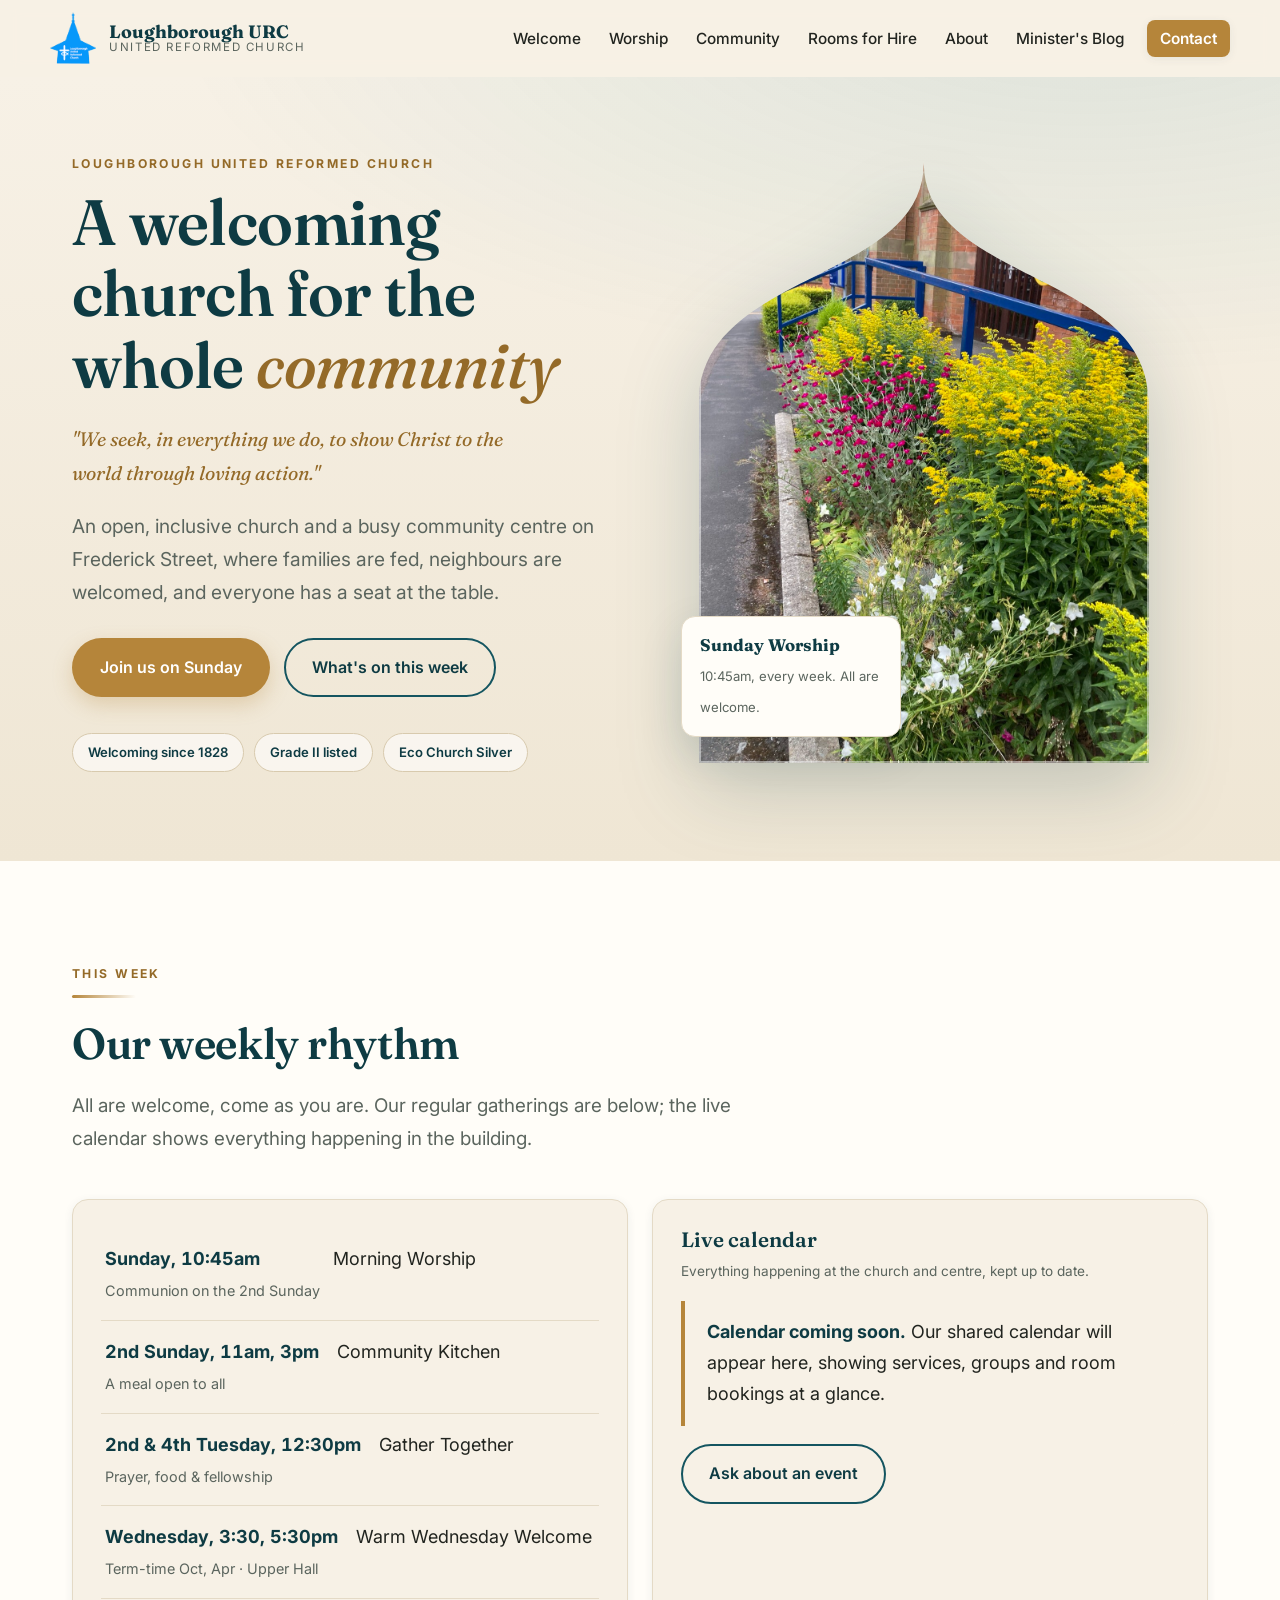
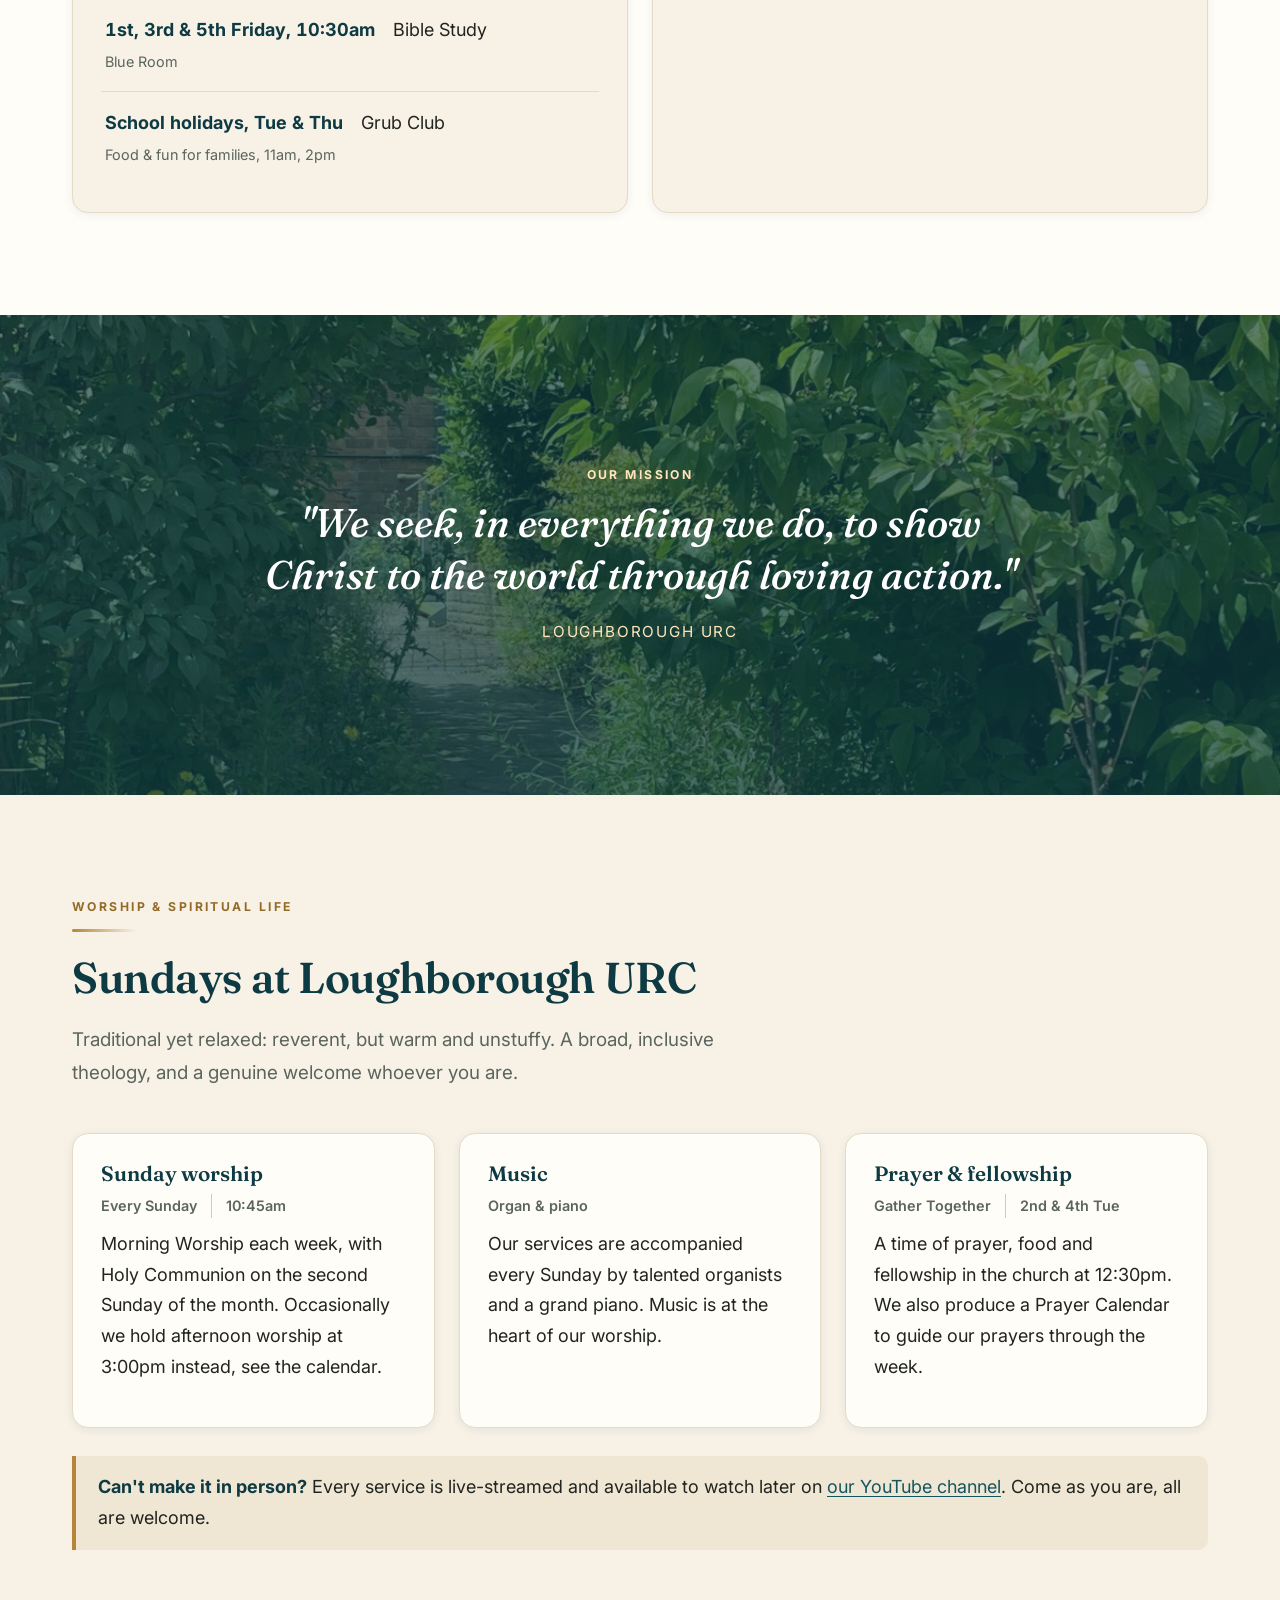
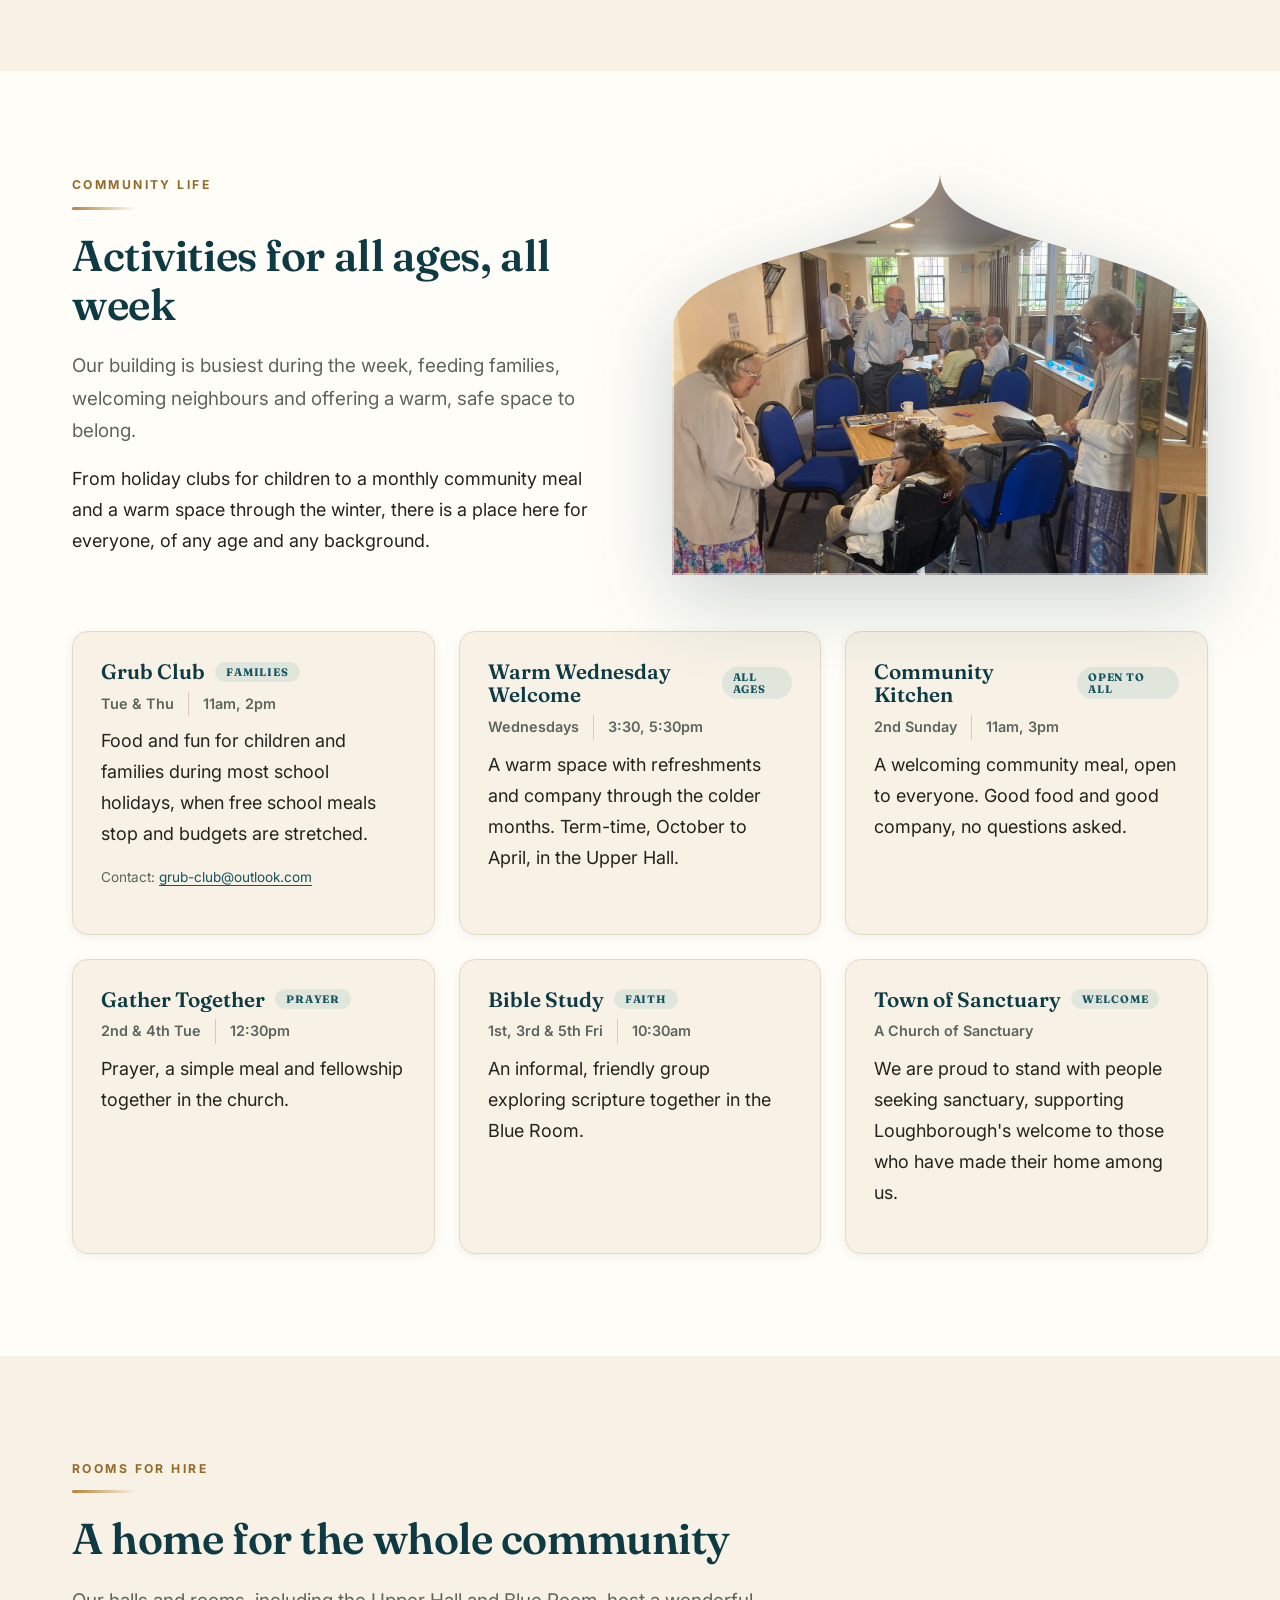
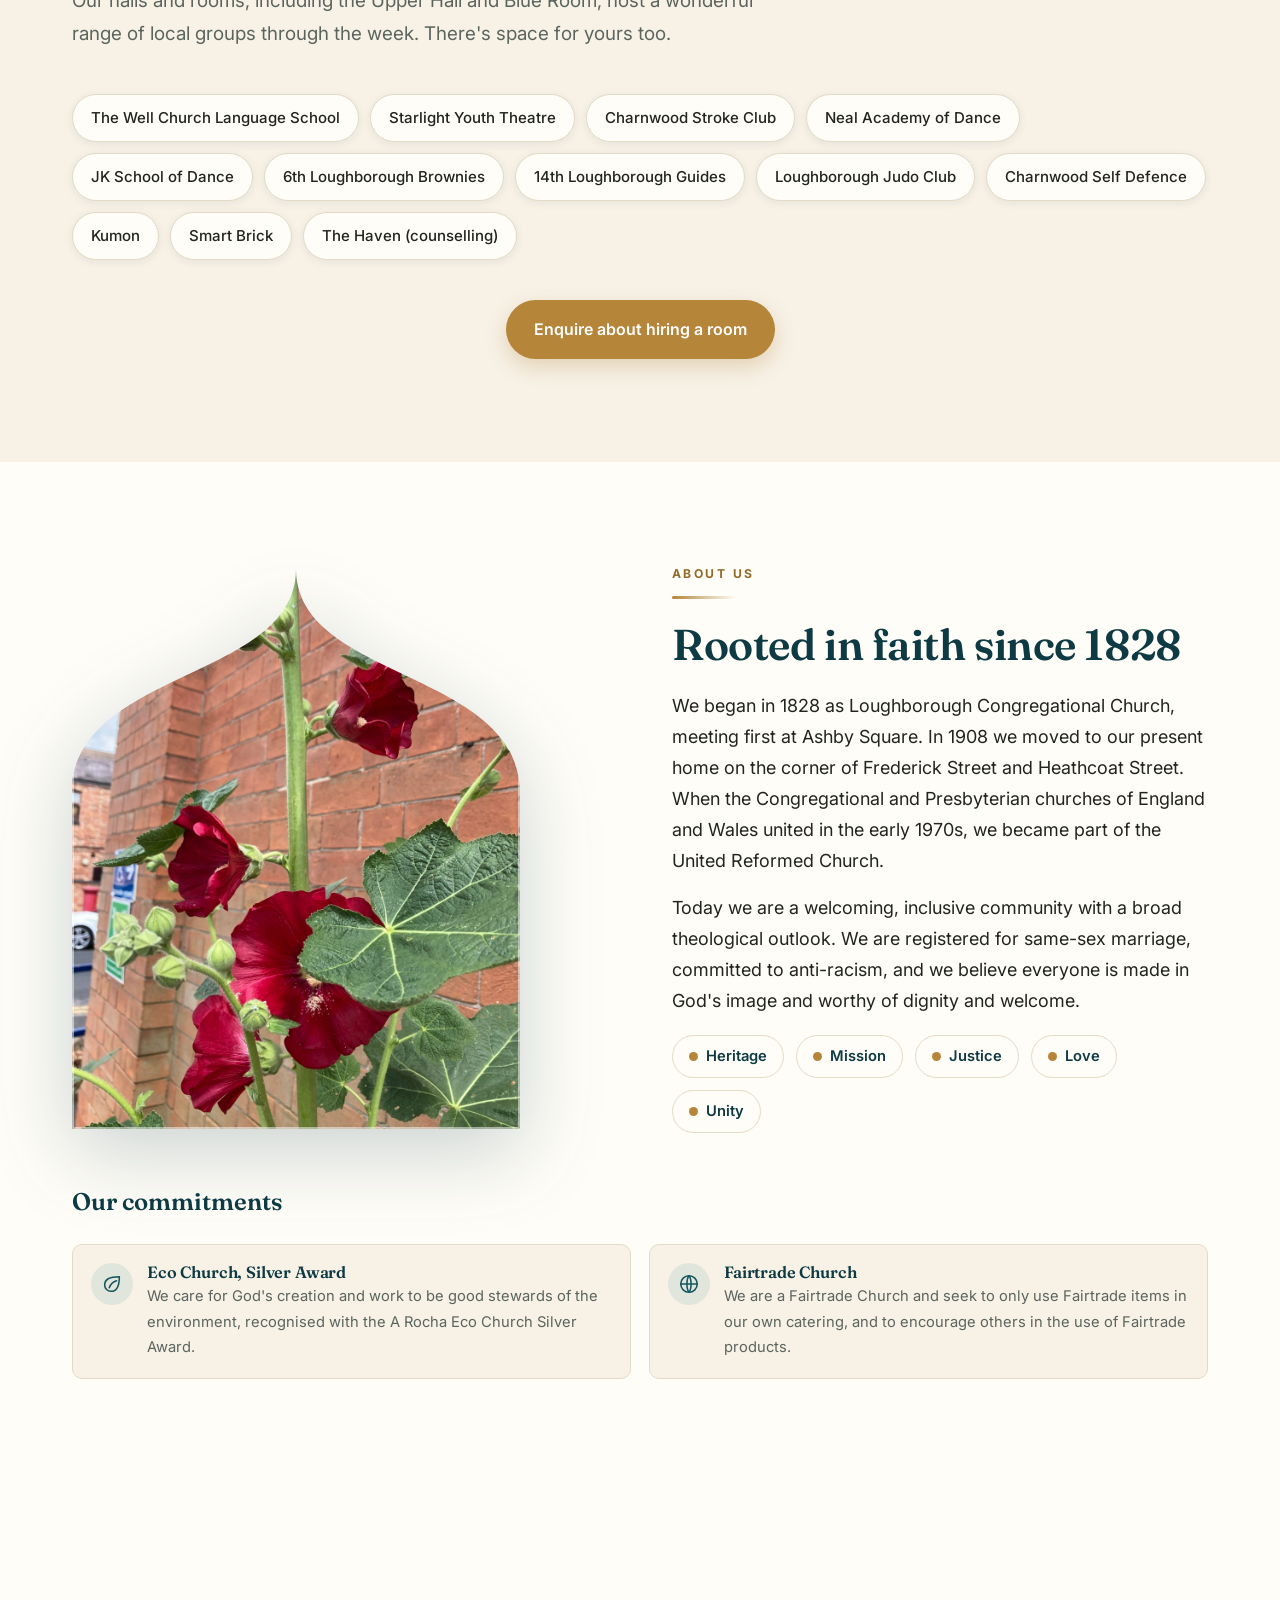
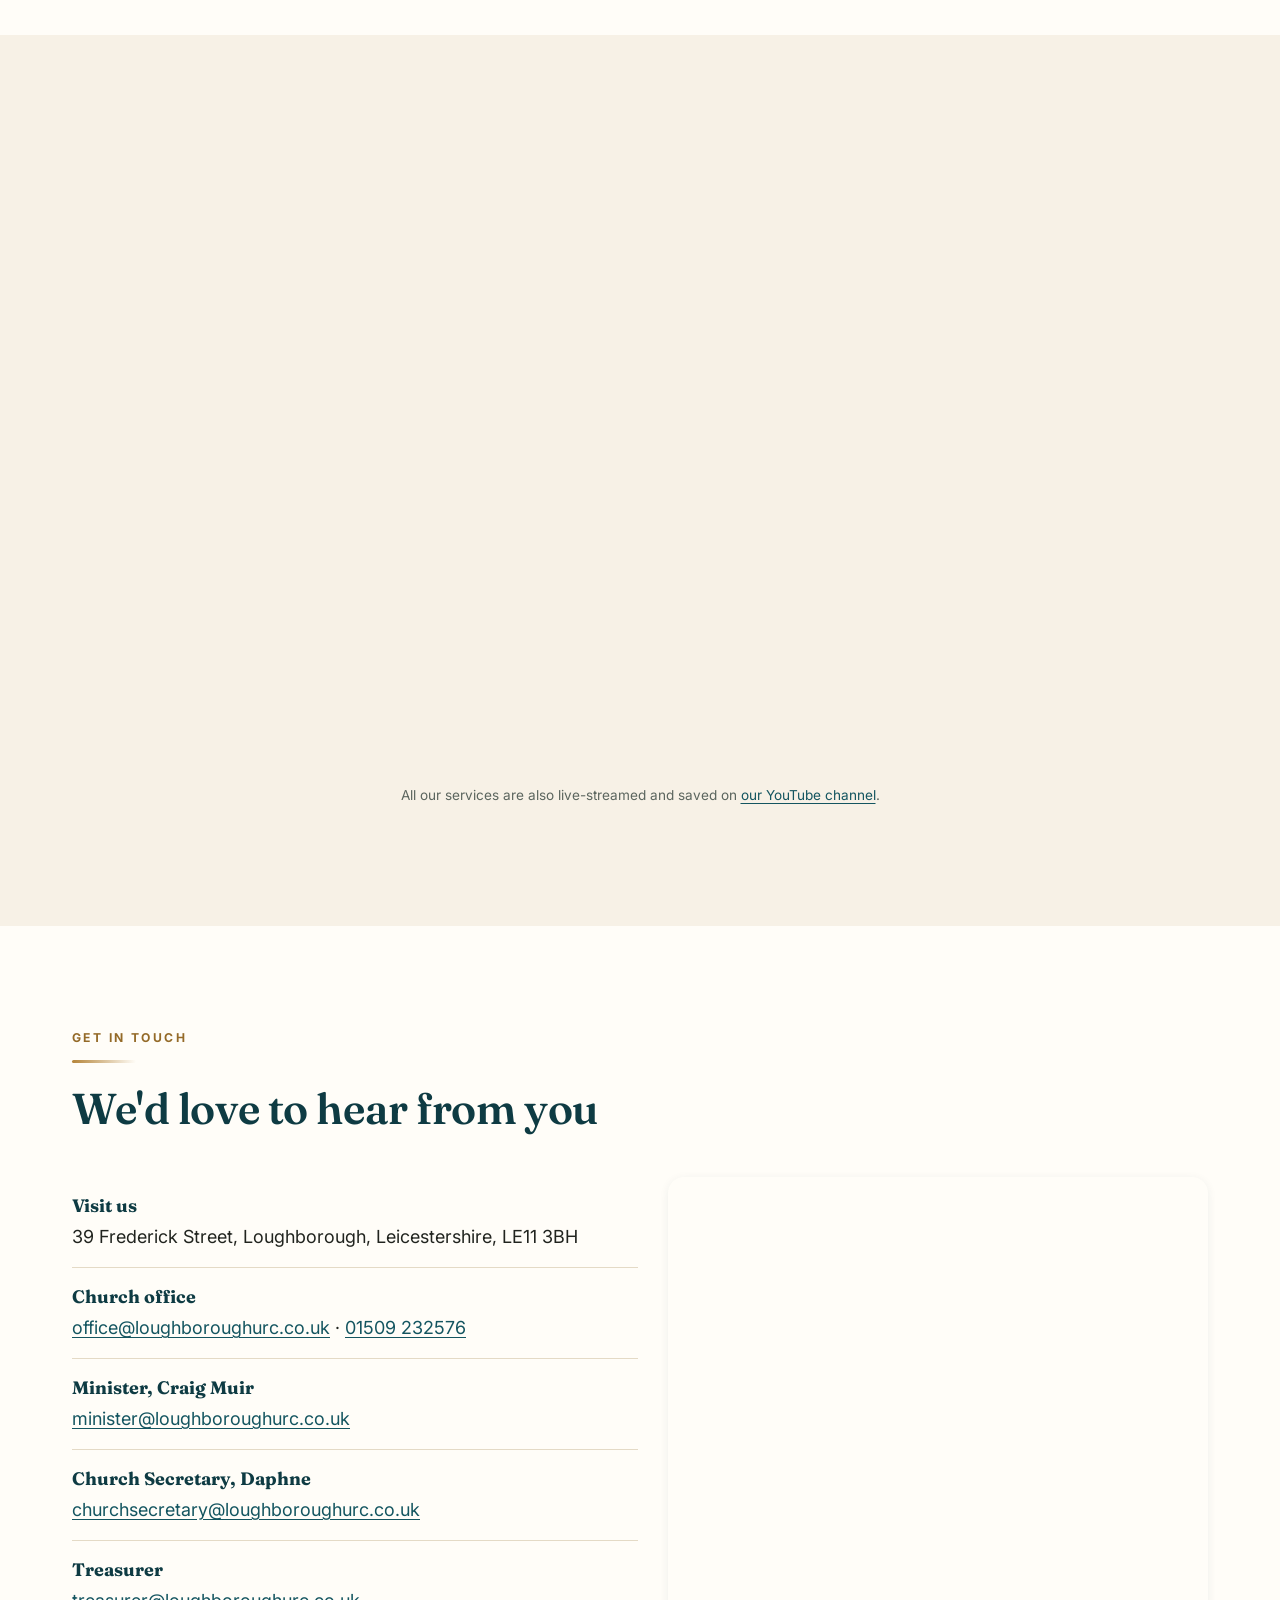
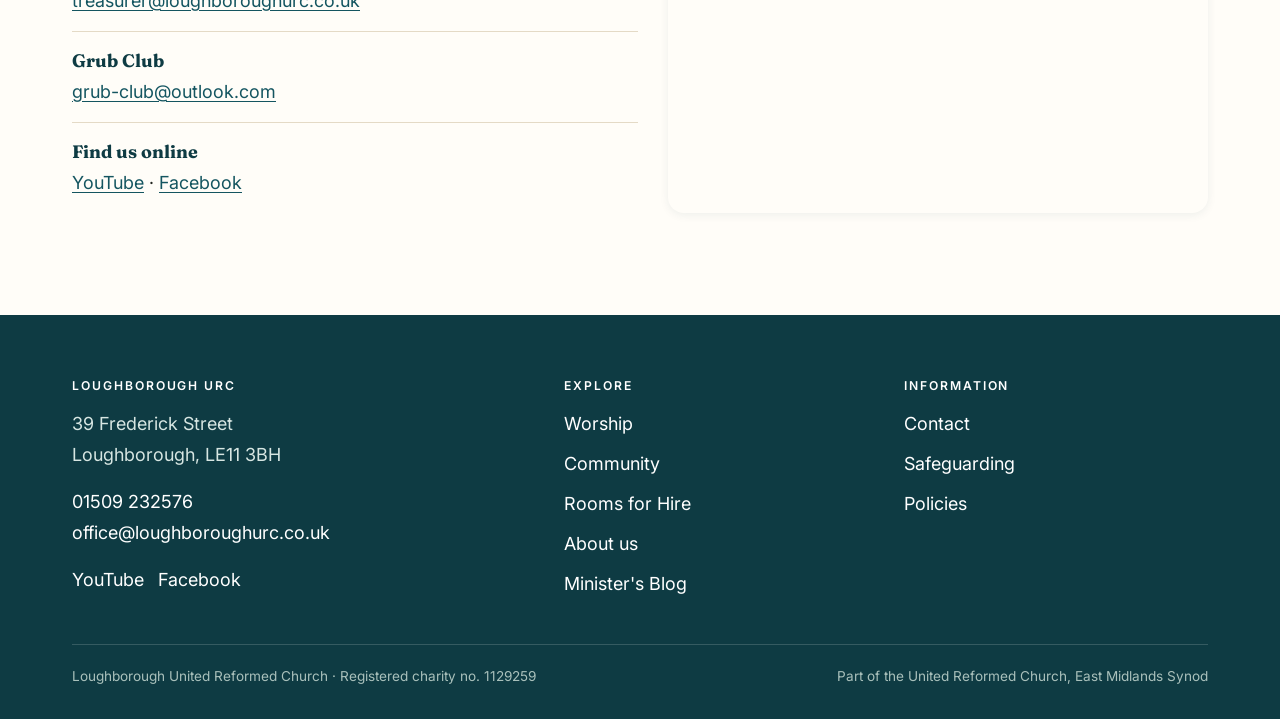
==== commit 98c1d6e7: "Redesign: heritage-elegant look, real photography in Gothic-arch frames, scripture band, scroll reve" ====
--- a/index.html
+++ b/index.html
@@ -4,21 +4,30 @@
   <meta charset="UTF-8" />
   <meta name="viewport" content="width=device-width, initial-scale=1.0" />
   <title>Loughborough United Reformed Church | A welcoming church &amp; community centre</title>
-  <meta name="description" content="Loughborough URC, a welcoming, inclusive church and busy community centre on Frederick Street. Sunday worship, family groups, community meals, a warm welcome for all." />
+  <meta name="description" content="Loughborough URC, a welcoming, inclusive church and busy community centre on Frederick Street since 1908. Sunday worship, family groups, community meals, and a warm welcome for all." />
   <link rel="preconnect" href="https://fonts.googleapis.com" />
   <link rel="preconnect" href="https://fonts.gstatic.com" crossorigin />
-  <link href="https://fonts.googleapis.com/css2?family=Fraunces:ital,opsz,wght@0,9..144,500;0,9..144,600;1,9..144,500&family=Inter:wght@400;500;600;700&display=swap" rel="stylesheet" />
+  <link href="https://fonts.googleapis.com/css2?family=Fraunces:ital,opsz,wght@0,9..144,500;0,9..144,600;1,9..144,500;1,9..144,600&family=Inter:wght@400;500;600;700&display=swap" rel="stylesheet" />
   <link rel="icon" type="image/png" href="assets/favicon.png" />
   <link rel="stylesheet" href="styles.css" />
 </head>
 <body>
   <a href="#main" class="skip-link">Skip to content</a>
 
-  <!-- ===== Header (identical across pages) ===== -->
+  <!-- Gothic-arch clip path used to frame photography -->
+  <svg width="0" height="0" aria-hidden="true" focusable="false" style="position:absolute">
+    <defs>
+      <clipPath id="archClip" clipPathUnits="objectBoundingBox">
+        <path d="M0,1 L0,0.4 C0,0.18 0.5,0.2 0.5,0 C0.5,0.2 1,0.18 1,0.4 L1,1 Z" />
+      </clipPath>
+    </defs>
+  </svg>
+
+  <!-- ===== Header ===== -->
   <header class="site-header">
     <div class="wrap nav">
       <a class="brand" href="index.html" aria-label="Loughborough United Reformed Church home">
-        <img class="logo-img" src="assets/logo.png" alt="Loughborough United Reformed Church" width="44" height="50" />
+        <img class="logo-img" src="assets/logo.png" alt="Loughborough United Reformed Church" width="46" height="52" />
         <span class="brand-text"><strong>Loughborough URC</strong><span>United Reformed Church</span></span>
       </a>
       <button class="nav-toggle" aria-expanded="false" aria-controls="nav-links">☰ Menu</button>
@@ -38,133 +47,150 @@
 
     <!-- ===== Hero ===== -->
     <section class="hero" id="welcome">
-      <div class="wrap">
-        <p class="mission">"We seek, in everything we do, to show Christ to the world through loving action."</p>
-        <h1>A welcoming church and a busy community centre</h1>
-        <p class="lede">On Frederick Street since 1908, we are an open, inclusive United Reformed Church, and a place where families are fed, neighbours are welcomed, and everyone has a seat at the table.</p>
-        <div class="hero-actions">
-          <a href="#worship" class="btn btn-primary">Join us on Sunday</a>
-          <a href="#community" class="btn btn-ghost">What's on this week</a>
-        </div>
-      </div>
-    </section>
-
-    <!-- ===== This Week / rhythm + calendar ===== -->
-    <section class="section" id="thisweek">
-      <div class="wrap">
-        <div class="section-head">
+      <div class="wrap hero-split">
+        <div class="hero-copy reveal">
+          <p class="eyebrow">Loughborough United Reformed Church</p>
+          <h1>A welcoming church for the whole <em>community</em></h1>
+          <p class="mission">"We seek, in everything we do, to show Christ to the world through loving action."</p>
+          <p class="lede">An open, inclusive church and a busy community centre on Frederick Street, where families are fed, neighbours are welcomed, and everyone has a seat at the table.</p>
+          <div class="hero-actions">
+            <a href="#worship" class="btn btn-primary">Join us on Sunday</a>
+            <a href="#community" class="btn btn-ghost">What's on this week</a>
+          </div>
+          <ul class="chips">
+            <li>Welcoming since 1828</li>
+            <li>Grade II listed</li>
+            <li>Eco Church Silver</li>
+          </ul>
+        </div>
+        <div class="hero-media reveal">
+          <div class="arch-frame">
+            <img class="arch" src="assets/img/building-welcome.jpg" alt="The flower-lined entrance to Loughborough URC on Frederick Street" fetchpriority="high" width="1125" height="1500" />
+          </div>
+          <div class="hero-badge">
+            <strong>Sunday Worship</strong>
+            <span>10:45am, every week. All are welcome.</span>
+          </div>
+        </div>
+      </div>
+    </section>
+
+    <!-- ===== This week ===== -->
+    <section class="section alt" id="thisweek">
+      <div class="wrap">
+        <div class="section-head reveal">
           <p class="eyebrow">This week</p>
+          <hr class="rule" />
           <h2>Our weekly rhythm</h2>
-          <p class="lead">All are welcome, come as you are. Times for our regular gatherings are below; the live calendar shows everything happening in the building.</p>
+          <p class="lead">All are welcome, come as you are. Our regular gatherings are below; the live calendar shows everything happening in the building.</p>
         </div>
         <div class="grid grid-2">
-          <div class="card">
+          <div class="card reveal">
             <ul class="schedule">
               <li><span class="when">Sunday, 10:45am</span> <span class="what">Morning Worship</span> <span class="where">Communion on the 2nd Sunday</span></li>
-              <li><span class="when">2nd Sunday, 11am–3pm</span> <span class="what">Community Kitchen</span> <span class="where">A meal open to all</span></li>
+              <li><span class="when">2nd Sunday, 11am, 3pm</span> <span class="what">Community Kitchen</span> <span class="where">A meal open to all</span></li>
               <li><span class="when">2nd &amp; 4th Tuesday, 12:30pm</span> <span class="what">Gather Together</span> <span class="where">Prayer, food &amp; fellowship</span></li>
-              <li><span class="when">Wednesday, 3:30–5:30pm</span> <span class="what">Warm Wednesday Welcome</span> <span class="where">Term-time Oct–Apr · Upper Hall</span></li>
+              <li><span class="when">Wednesday, 3:30, 5:30pm</span> <span class="what">Warm Wednesday Welcome</span> <span class="where">Term-time Oct, Apr · Upper Hall</span></li>
               <li><span class="when">1st, 3rd &amp; 5th Friday, 10:30am</span> <span class="what">Bible Study</span> <span class="where">Blue Room</span></li>
-              <li><span class="when">School holidays · Tue &amp; Thu, 11am–2pm</span> <span class="what">Grub Club</span> <span class="where">Food &amp; fun for families</span></li>
+              <li><span class="when">School holidays, Tue &amp; Thu</span> <span class="what">Grub Club</span> <span class="where">Food &amp; fun for families, 11am, 2pm</span></li>
             </ul>
           </div>
-          <div class="card">
+          <div class="card reveal">
             <h3>Live calendar</h3>
             <p class="muted-small">Everything happening at the church and centre, kept up to date.</p>
-            <!-- TODO: paste the Google Calendar embed from Xavier here. Example:
-            <iframe src="https://calendar.google.com/calendar/embed?src=YOUR_CALENDAR_ID&ctz=Europe/London" style="border:0;width:100%;min-height:420px" frameborder="0" scrolling="no"></iframe>
+            <!-- TODO: paste Xavier's Google Calendar embed here:
+            <iframe src="https://calendar.google.com/calendar/embed?src=YOUR_CALENDAR_ID&ctz=Europe/London" style="border:0;width:100%;min-height:420px"></iframe>
             -->
-            <div class="note">
-              <strong>Calendar coming soon.</strong> Once our shared calendar is ready it will appear here, showing services, groups and room bookings at a glance.
-            </div>
-            <p><a class="btn btn-ghost" href="#contact">Ask about an event</a></p>
-          </div>
-        </div>
-      </div>
-    </section>
-
-    <!-- ===== Welcome video ===== -->
-    <section class="section" id="video">
-      <div class="wrap">
-        <div class="section-head center">
-          <p class="eyebrow">Meet us</p>
-          <h2>A word of welcome</h2>
-        </div>
-        <div class="video-frame">
-          <iframe src="https://www.youtube.com/embed/rBKv3TVX4O4" title="Welcome to Loughborough URC"
-            loading="lazy" allow="accelerometer; autoplay; clipboard-write; encrypted-media; gyroscope; picture-in-picture; web-share" allowfullscreen></iframe>
-        </div>
-        <p class="muted-small" style="text-align:center; margin-top:14px;">All our services are also live-streamed and saved on <a href="https://www.youtube.com/@LURCLIVE" target="_blank" rel="noopener">our YouTube channel</a>.</p>
+            <div class="note"><strong>Calendar coming soon.</strong> Our shared calendar will appear here, showing services, groups and room bookings at a glance.</div>
+            <p style="margin-top:18px"><a class="btn btn-ghost" href="#contact">Ask about an event</a></p>
+          </div>
+        </div>
+      </div>
+    </section>
+
+    <!-- ===== Scripture band ===== -->
+    <section class="band reveal" style="background-image:url('assets/img/garden-path.jpg')" aria-label="Our mission">
+      <div class="wrap">
+        <p class="eyebrow">Our mission</p>
+        <blockquote>"We seek, in everything we do, to show Christ to the world through loving action."</blockquote>
+        <cite>Loughborough URC</cite>
       </div>
     </section>
 
     <!-- ===== Worship ===== -->
     <section class="section" id="worship">
       <div class="wrap">
-        <div class="section-head">
+        <div class="section-head reveal">
           <p class="eyebrow">Worship &amp; spiritual life</p>
+          <hr class="rule" />
           <h2>Sundays at Loughborough URC</h2>
-          <p class="lead">Traditional yet relaxed, reverent, but warm and unstuffy. A broad, inclusive theology, and a genuine welcome whoever you are.</p>
+          <p class="lead">Traditional yet relaxed: reverent, but warm and unstuffy. A broad, inclusive theology, and a genuine welcome whoever you are.</p>
         </div>
         <div class="grid grid-3">
-          <div class="card">
+          <div class="card reveal">
             <h3>Sunday worship</h3>
             <p class="meta"><span>Every Sunday</span><span>10:45am</span></p>
             <p>Morning Worship each week, with Holy Communion on the second Sunday of the month. Occasionally we hold afternoon worship at 3:00pm instead, see the calendar.</p>
           </div>
-          <div class="card">
+          <div class="card reveal">
             <h3>Music</h3>
             <p class="meta"><span>Organ &amp; piano</span></p>
-            <p>Our services are accompanied every Sunday by talented organists and a grand piano, music is at the heart of our worship.</p>
-          </div>
-          <div class="card">
+            <p>Our services are accompanied every Sunday by talented organists and a grand piano. Music is at the heart of our worship.</p>
+          </div>
+          <div class="card reveal">
             <h3>Prayer &amp; fellowship</h3>
-            <p class="meta"><span>Gather Together</span><span>2nd &amp; 4th Tue · 12:30pm</span></p>
-            <p>A time of prayer, food and fellowship in the church. We also produce a Prayer Calendar to guide our prayers through the week.</p>
-          </div>
-        </div>
-        <div class="note">
-          <strong>Can't make it in person?</strong> Every service is live-streamed and available to watch later on <a href="https://www.youtube.com/@LURCLIVE" target="_blank" rel="noopener">our YouTube channel</a>. Come as you are, all are welcome.
-        </div>
-      </div>
-    </section>
-
-    <!-- ===== Community & groups ===== -->
-    <section class="section" id="community">
-      <div class="wrap">
-        <div class="section-head">
-          <p class="eyebrow">Community life</p>
-          <h2>Activities for all ages, all week</h2>
-          <p class="lead">Our building is busiest during the week, feeding families, welcoming neighbours and offering a warm, safe space to belong.</p>
-        </div>
+            <p class="meta"><span>Gather Together</span><span>2nd &amp; 4th Tue</span></p>
+            <p>A time of prayer, food and fellowship in the church at 12:30pm. We also produce a Prayer Calendar to guide our prayers through the week.</p>
+          </div>
+        </div>
+        <div class="note reveal" style="margin-top:28px"><strong>Can't make it in person?</strong> Every service is live-streamed and available to watch later on <a href="https://www.youtube.com/@LURCLIVE" target="_blank" rel="noopener">our YouTube channel</a>. Come as you are, all are welcome.</div>
+      </div>
+    </section>
+
+    <!-- ===== Community ===== -->
+    <section class="section alt" id="community">
+      <div class="wrap">
+        <div class="feature reverse" style="margin-bottom: 56px">
+          <div class="feature-media land reveal">
+            <div class="arch-frame"><img class="arch" src="assets/img/community-gathering.jpg" alt="Members and visitors sharing food and company at a Loughborough URC gathering" loading="lazy" /></div>
+          </div>
+          <div class="reveal">
+            <p class="eyebrow">Community life</p>
+            <hr class="rule" />
+            <h2>Activities for all ages, all week</h2>
+            <p class="lead">Our building is busiest during the week, feeding families, welcoming neighbours and offering a warm, safe space to belong.</p>
+            <p>From holiday clubs for children to a monthly community meal and a warm space through the winter, there is a place here for everyone, of any age and any background.</p>
+          </div>
+        </div>
+
         <div class="grid grid-3">
-          <div class="card">
+          <div class="card reveal">
             <h3>Grub Club <span class="tag">Families</span></h3>
-            <p class="meta"><span>Tue &amp; Thu</span><span>11am–2pm</span></p>
+            <p class="meta"><span>Tue &amp; Thu</span><span>11am, 2pm</span></p>
             <p>Food and fun for children and families during most school holidays, when free school meals stop and budgets are stretched.</p>
             <p class="muted-small">Contact: <a href="mailto:grub-club@outlook.com">grub-club@outlook.com</a></p>
           </div>
-          <div class="card">
+          <div class="card reveal">
             <h3>Warm Wednesday Welcome <span class="tag">All ages</span></h3>
-            <p class="meta"><span>Wednesdays</span><span>3:30–5:30pm</span></p>
-            <p>A warm space with refreshments and company through the colder months. Term-time, October–April, in the Upper Hall.</p>
-          </div>
-          <div class="card">
+            <p class="meta"><span>Wednesdays</span><span>3:30, 5:30pm</span></p>
+            <p>A warm space with refreshments and company through the colder months. Term-time, October to April, in the Upper Hall.</p>
+          </div>
+          <div class="card reveal">
             <h3>Community Kitchen <span class="tag">Open to all</span></h3>
-            <p class="meta"><span>2nd Sunday</span><span>11am–3pm</span></p>
-            <p>A welcoming community meal, open to everyone, good food and good company, no questions asked.</p>
-          </div>
-          <div class="card">
+            <p class="meta"><span>2nd Sunday</span><span>11am, 3pm</span></p>
+            <p>A welcoming community meal, open to everyone. Good food and good company, no questions asked.</p>
+          </div>
+          <div class="card reveal">
             <h3>Gather Together <span class="tag">Prayer</span></h3>
             <p class="meta"><span>2nd &amp; 4th Tue</span><span>12:30pm</span></p>
             <p>Prayer, a simple meal and fellowship together in the church.</p>
           </div>
-          <div class="card">
+          <div class="card reveal">
             <h3>Bible Study <span class="tag">Faith</span></h3>
             <p class="meta"><span>1st, 3rd &amp; 5th Fri</span><span>10:30am</span></p>
             <p>An informal, friendly group exploring scripture together in the Blue Room.</p>
           </div>
-          <div class="card">
+          <div class="card reveal">
             <h3>Town of Sanctuary <span class="tag">Welcome</span></h3>
             <p class="meta"><span>A Church of Sanctuary</span></p>
             <p>We are proud to stand with people seeking sanctuary, supporting Loughborough's welcome to those who have made their home among us.</p>
@@ -176,12 +202,13 @@
     <!-- ===== Rooms for hire ===== -->
     <section class="section" id="rooms">
       <div class="wrap">
-        <div class="section-head">
+        <div class="section-head reveal">
           <p class="eyebrow">Rooms for hire</p>
+          <hr class="rule" />
           <h2>A home for the whole community</h2>
           <p class="lead">Our halls and rooms, including the Upper Hall and Blue Room, host a wonderful range of local groups through the week. There's space for yours too.</p>
         </div>
-        <ul class="pills">
+        <ul class="pills reveal">
           <li>The Well Church Language School</li>
           <li>Starlight Youth Theatre</li>
           <li>Charnwood Stroke Club</li>
@@ -195,28 +222,26 @@
           <li>Smart Brick</li>
           <li>The Haven (counselling)</li>
         </ul>
-        <div class="section-cta">
+        <div class="section-cta reveal">
           <a href="#contact" class="btn btn-primary">Enquire about hiring a room</a>
         </div>
       </div>
     </section>
 
-    <!-- ===== About & values ===== -->
-    <section class="section" id="about">
-      <div class="wrap">
-        <div class="section-head">
-          <p class="eyebrow">About us</p>
-          <h2>Rooted in faith since 1828</h2>
-        </div>
-        <div class="grid grid-2">
-          <div>
-            <h3>Our story</h3>
+    <!-- ===== About ===== -->
+    <section class="section alt" id="about">
+      <div class="wrap">
+        <div class="feature" style="margin-bottom: 56px">
+          <div class="feature-media reveal">
+            <div class="arch-frame"><img class="arch" src="assets/img/hollyhocks.jpg" alt="Hollyhocks in bloom against the red-brick wall of the church" loading="lazy" /></div>
+          </div>
+          <div class="reveal">
+            <p class="eyebrow">About us</p>
+            <hr class="rule" />
+            <h2>Rooted in faith since 1828</h2>
             <p>We began in 1828 as Loughborough Congregational Church, meeting first at Ashby Square. In 1908 we moved to our present home on the corner of Frederick Street and Heathcoat Street. When the Congregational and Presbyterian churches of England and Wales united in the early 1970s, we became part of the United Reformed Church.</p>
-            <p class="muted-small"><em>A fuller history is being prepared and will appear here soon.</em></p>
-
-            <h3 style="margin-top:1.4em">What we stand for</h3>
-            <p>We are a welcoming, inclusive community with a broad theological outlook. We are registered for same-sex marriage, committed to anti-racism, and we believe everyone is made in God's image and worthy of dignity and welcome.</p>
-            <div class="badges" style="margin-top:14px">
+            <p>Today we are a welcoming, inclusive community with a broad theological outlook. We are registered for same-sex marriage, committed to anti-racism, and we believe everyone is made in God's image and worthy of dignity and welcome.</p>
+            <div class="badges" style="margin-top:18px">
               <span class="badge"><span class="dot"></span>Heritage</span>
               <span class="badge"><span class="dot"></span>Mission</span>
               <span class="badge"><span class="dot"></span>Justice</span>
@@ -224,29 +249,57 @@
               <span class="badge"><span class="dot"></span>Unity</span>
             </div>
           </div>
-          <div>
-            <div class="card">
-              <h3>Our commitments</h3>
-              <p><strong>🌱 Eco Church, Silver Award.</strong> We care for God's creation and work to be good stewards of the environment, recognised with the A&nbsp;Rocha Eco Church Silver Award.</p>
-              <p><strong>🤝 Fairtrade Church.</strong> We are a Fairtrade Church and seek to only use Fairtrade items in our own catering, and to encourage others in the use of Fairtrade products.</p>
-              <p><strong>🕊️ Church of Sanctuary.</strong> We hold formal Town of Sanctuary status, standing alongside refugees and people seeking asylum.</p>
-              <p><strong>⚖️ Equality Action &amp; Town of Sanctuary.</strong> We work with local partners for equality, welcome and cohesion across Loughborough.</p>
-              <p class="muted-small">We're also part of the worshipping life of the town through Loughborough Council of Faiths, Street Pastors and Christian Aid.</p>
-            </div>
-          </div>
-        </div>
+        </div>
+
+        <div class="section-head reveal" style="margin-bottom:28px">
+          <h3 style="font-family:var(--font-head); font-size:1.5rem; color:var(--brand-dark)">Our commitments</h3>
+        </div>
+        <div class="commitments">
+          <div class="commit reveal">
+            <span class="ic" aria-hidden="true"><svg viewBox="0 0 24 24" fill="none" stroke="currentColor" stroke-width="1.7" stroke-linecap="round" stroke-linejoin="round"><path d="M11 20A7 7 0 0 1 4 13C4 7 9 4 20 4c0 11-3 16-9 16Z"/><path d="M9 16c1.5-4 4.5-6.5 8-7.5"/></svg></span>
+            <div><h4>Eco Church, Silver Award</h4><p>We care for God's creation and work to be good stewards of the environment, recognised with the A&nbsp;Rocha Eco Church Silver Award.</p></div>
+          </div>
+          <div class="commit reveal">
+            <span class="ic" aria-hidden="true"><svg viewBox="0 0 24 24" fill="none" stroke="currentColor" stroke-width="1.7" stroke-linecap="round" stroke-linejoin="round"><circle cx="12" cy="12" r="9"/><path d="M3 12h18M12 3c3 3.6 3 14.4 0 18M12 3c-3 3.6-3 14.4 0 18"/></svg></span>
+            <div><h4>Fairtrade Church</h4><p>We are a Fairtrade Church and seek to only use Fairtrade items in our own catering, and to encourage others in the use of Fairtrade products.</p></div>
+          </div>
+          <div class="commit reveal">
+            <span class="ic" aria-hidden="true"><svg viewBox="0 0 24 24" fill="none" stroke="currentColor" stroke-width="1.7" stroke-linecap="round" stroke-linejoin="round"><path d="M12 21s-7-4.4-9.3-8.8C1.2 9 2.7 5.6 6.1 5.6c2 0 3.1 1.2 3.9 2.4.8-1.2 1.9-2.4 3.9-2.4 3.4 0 4.9 3.4 3.4 6.6C19 16.6 12 21 12 21Z"/></svg></span>
+            <div><h4>Church of Sanctuary</h4><p>We hold formal Town of Sanctuary status, standing alongside refugees and people seeking asylum in our town.</p></div>
+          </div>
+          <div class="commit reveal">
+            <span class="ic" aria-hidden="true"><svg viewBox="0 0 24 24" fill="none" stroke="currentColor" stroke-width="1.7" stroke-linecap="round" stroke-linejoin="round"><path d="M12 3v18M5 21h14M6 7l-3 6a3 3 0 0 0 6 0L6 7Zm12 0-3 6a3 3 0 0 0 6 0l-3-6ZM6 7l6-2 6 2"/></svg></span>
+            <div><h4>Equality Action &amp; Town of Sanctuary</h4><p>We work with local partners for equality, welcome and cohesion across Loughborough, and through the Council of Faiths, Street Pastors and Christian Aid.</p></div>
+          </div>
+        </div>
+      </div>
+    </section>
+
+    <!-- ===== Welcome video ===== -->
+    <section class="section" id="video">
+      <div class="wrap" style="max-width:900px">
+        <div class="section-head center reveal">
+          <p class="eyebrow">Meet us</p>
+          <hr class="rule" />
+          <h2>A word of welcome</h2>
+        </div>
+        <div class="video-frame reveal">
+          <iframe src="https://www.youtube.com/embed/rBKv3TVX4O4" title="Welcome to Loughborough URC" loading="lazy" allow="accelerometer; autoplay; clipboard-write; encrypted-media; gyroscope; picture-in-picture; web-share" allowfullscreen></iframe>
+        </div>
+        <p class="muted-small reveal" style="text-align:center; margin-top:16px">All our services are also live-streamed and saved on <a href="https://www.youtube.com/@LURCLIVE" target="_blank" rel="noopener">our YouTube channel</a>.</p>
       </div>
     </section>
 
     <!-- ===== Contact ===== -->
-    <section class="section" id="contact">
-      <div class="wrap">
-        <div class="section-head">
+    <section class="section alt" id="contact">
+      <div class="wrap">
+        <div class="section-head reveal">
           <p class="eyebrow">Get in touch</p>
+          <hr class="rule" />
           <h2>We'd love to hear from you</h2>
         </div>
         <div class="contact-grid">
-          <div>
+          <div class="reveal">
             <ul class="contact-list">
               <li><strong>Visit us</strong> 39 Frederick Street, Loughborough, Leicestershire, LE11 3BH</li>
               <li><strong>Church office</strong> <a href="mailto:office@loughboroughurc.co.uk">office@loughboroughurc.co.uk</a> · <a href="tel:+441509232576">01509 232576</a></li>
@@ -257,7 +310,7 @@
               <li><strong>Find us online</strong> <a href="https://www.youtube.com/@LURCLIVE" target="_blank" rel="noopener">YouTube</a> · <a href="https://www.facebook.com/LoughboroughURC" target="_blank" rel="noopener">Facebook</a></li>
             </ul>
           </div>
-          <div>
+          <div class="reveal">
             <iframe class="map-embed" title="Map to Loughborough URC, 39 Frederick Street, LE11 3BH"
               src="https://maps.google.com/maps?q=39%20Frederick%20Street%20Loughborough%20LE11%203BH&output=embed"
               loading="lazy" referrerpolicy="no-referrer-when-downgrade"></iframe>
@@ -268,7 +321,7 @@
 
   </main>
 
-  <!-- ===== Footer (identical across pages) ===== -->
+  <!-- ===== Footer ===== -->
   <footer class="site-footer">
     <div class="wrap">
       <div class="footer-grid">
--- a/styles.css
+++ b/styles.css
@@ -1,255 +1,267 @@
 /* Loughborough URC, site styles
-   Owned, no-build static site. Edit colours/fonts here once; applies everywhere.
-   Palette chosen to feel warm, dignified and welcoming, with strong contrast
-   and large text for accessibility (our readers skew older). */
+   Heritage-elegant: parchment + deep teal/petrol + warm gold, generous rhythm,
+   Gothic-arch framed photography, strong contrast and large type for accessibility. */
 
 :root {
-  --ink: #232826;
-  --muted: #586660;
-  --bg: #faf7f0;        /* warm paper */
-  --surface: #ffffff;
-  --surface-2: #f2ede2;
-  --brand: #1f4f43;     /* deep teal-green */
-  --brand-dark: #163a31;
-  --accent: #c2873f;    /* warm gold */
-  --accent-dark: #a06e2c;
-  --line: #e4ddd0;
-  --ok: #2f6f4e;
-  --radius: 14px;
-  --radius-sm: 9px;
-  --shadow: 0 6px 24px rgba(22, 58, 49, 0.10);
-  --shadow-sm: 0 2px 8px rgba(22, 58, 49, 0.08);
-  --wrap: 1120px;
+  --ink: #21241f;
+  --muted: #5b655e;
+  --bg: #f7f1e6;          /* warm parchment */
+  --bg-2: #efe6d4;        /* deeper parchment (alt sections) */
+  --surface: #fffdf8;     /* warm near-white */
+  --brand: #145560;       /* deep teal / petrol */
+  --brand-dark: #0e3b43;
+  --brand-2: #1d7e8c;     /* brighter teal for small accents */
+  --accent: #b5853a;      /* warm gold */
+  --accent-dark: #946a28;
+  --line: #e4dac6;        /* warm hairline */
+  --line-strong: #d8caae;
+  --shadow-sm: 0 2px 10px rgba(14, 59, 67, 0.07);
+  --shadow: 0 16px 44px rgba(14, 59, 67, 0.13);
+  --radius: 16px;
+  --radius-sm: 10px;
+  --wrap: 1180px;
   --font-head: "Fraunces", Georgia, "Times New Roman", serif;
   --font-body: "Inter", system-ui, -apple-system, "Segoe UI", Roboto, sans-serif;
+  --ease: cubic-bezier(.22,.61,.36,1);
 }
 
 * { box-sizing: border-box; }
-
-html { scroll-behavior: smooth; scroll-padding-top: 84px; }
+html { scroll-behavior: smooth; scroll-padding-top: 92px; -webkit-text-size-adjust: 100%; }
 
 body {
   margin: 0;
   font-family: var(--font-body);
   font-size: 18px;
-  line-height: 1.65;
+  line-height: 1.72;
   color: var(--ink);
   background: var(--bg);
   -webkit-font-smoothing: antialiased;
-}
-
-h1, h2, h3, h4 { font-family: var(--font-head); font-weight: 600; line-height: 1.15; color: var(--brand-dark); }
-h1 { font-size: clamp(2.1rem, 5vw, 3.4rem); margin: 0 0 .4em; }
-h2 { font-size: clamp(1.6rem, 3.4vw, 2.3rem); margin: 0 0 .5em; }
-h3 { font-size: 1.25rem; margin: 0 0 .4em; }
+  text-rendering: optimizeLegibility;
+}
+
+h1, h2, h3, h4 { font-family: var(--font-head); font-weight: 600; line-height: 1.12; color: var(--brand-dark); letter-spacing: -0.01em; }
+h1 { font-size: clamp(2.4rem, 5.2vw, 4rem); margin: 0 0 .35em; }
+h2 { font-size: clamp(1.85rem, 3.6vw, 2.7rem); margin: 0 0 .5em; }
+h3 { font-size: 1.3rem; margin: 0 0 .4em; letter-spacing: 0; }
+h2 em, h1 em { font-style: italic; color: var(--accent-dark); font-weight: 500; }
 p { margin: 0 0 1rem; }
-a { color: var(--brand); }
+a { color: var(--brand); text-underline-offset: 3px; }
 a:hover { color: var(--accent-dark); }
-
 img { max-width: 100%; display: block; }
-
-.wrap { max-width: var(--wrap); margin: 0 auto; padding: 0 20px; }
-
-.skip-link {
-  position: absolute; left: -999px; top: 0; background: var(--brand); color: #fff;
-  padding: 10px 16px; z-index: 200; border-radius: 0 0 8px 0;
-}
+strong { color: var(--brand-dark); }
+
+.wrap { max-width: var(--wrap); margin: 0 auto; padding: 0 22px; }
+.muted-small { font-size: .85rem; color: var(--muted); }
+
+.skip-link { position: absolute; left: -999px; top: 0; background: var(--brand); color: #fff; padding: 10px 16px; z-index: 300; border-radius: 0 0 8px 0; }
 .skip-link:focus { left: 0; }
-
-:focus-visible { outline: 3px solid var(--accent); outline-offset: 2px; border-radius: 4px; }
+:focus-visible { outline: 3px solid var(--accent); outline-offset: 3px; border-radius: 4px; }
+
+/* Decorative gold rule */
+.rule { width: 64px; height: 3px; border: 0; margin: 0 0 22px; background: linear-gradient(90deg, var(--accent), transparent); border-radius: 3px; }
+.section-head.center .rule { margin-inline: auto; background: linear-gradient(90deg, transparent, var(--accent), transparent); }
+
+.eyebrow { text-transform: uppercase; letter-spacing: .2em; font-size: .76rem; font-weight: 700; color: var(--accent-dark); margin: 0 0 .9em; }
+.lead { font-size: 1.18rem; color: var(--muted); }
+.lede { font-size: 1.2rem; color: var(--muted); max-width: 56ch; }
+
+/* Scroll-reveal */
+.reveal { opacity: 0; transform: translateY(22px); transition: opacity .8s var(--ease), transform .8s var(--ease); }
+.reveal.in { opacity: 1; transform: none; }
+@media (prefers-reduced-motion: reduce) {
+  .reveal { opacity: 1 !important; transform: none !important; transition: none !important; }
+  html { scroll-behavior: auto; }
+}
 
 /* ---------- Header / nav ---------- */
 .site-header {
   position: sticky; top: 0; z-index: 100;
-  background: rgba(250, 247, 240, 0.92);
-  backdrop-filter: saturate(140%) blur(8px);
-  border-bottom: 1px solid var(--line);
-}
+  background: rgba(247, 241, 230, 0.82);
+  backdrop-filter: saturate(150%) blur(10px);
+  -webkit-backdrop-filter: saturate(150%) blur(10px);
+  border-bottom: 1px solid transparent;
+  transition: border-color .3s, box-shadow .3s, background .3s;
+}
+.site-header.scrolled { border-bottom-color: var(--line); box-shadow: 0 6px 24px rgba(14,59,67,.07); background: rgba(247,241,230,.92); }
 .nav { display: flex; align-items: center; justify-content: space-between; gap: 16px; padding: 12px 0; }
-.brand { display: flex; align-items: center; gap: 12px; text-decoration: none; color: var(--brand-dark); }
-/* Logo mark: replace .logo-mark with an <img> of a TRANSPARENT-background logo.
-   This text fallback means the site looks complete before the real logo arrives. */
-.logo-mark {
-  width: 46px; height: 46px; flex: none; border-radius: 50%;
-  background: var(--brand); color: #fff; display: grid; place-items: center;
-  font-family: var(--font-head); font-weight: 600; font-size: 1.2rem; letter-spacing: .5px;
-}
-.logo-img { height: 50px; width: auto; flex: none; display: block; }
-.brand-text { display: flex; flex-direction: column; line-height: 1.1; }
-.brand-text strong { font-family: var(--font-head); font-size: 1.05rem; color: var(--brand-dark); }
-.brand-text span { font-size: .78rem; color: var(--muted); letter-spacing: .04em; text-transform: uppercase; }
-
-.nav-links { display: flex; align-items: center; gap: 4px; list-style: none; margin: 0; padding: 0; }
-.nav-links a {
-  text-decoration: none; color: var(--ink); padding: 9px 12px; border-radius: 8px;
-  font-size: .98rem; font-weight: 500;
-}
-.nav-links a:hover { background: var(--surface-2); color: var(--brand-dark); }
-.nav-links .cta {
-  background: var(--accent); color: #fff; font-weight: 600; margin-left: 6px;
-}
+.brand { display: flex; align-items: center; gap: 13px; text-decoration: none; color: var(--brand-dark); }
+.logo-img { height: 52px; width: auto; flex: none; display: block; transition: transform .3s var(--ease); }
+.brand:hover .logo-img { transform: scale(1.04) rotate(-1deg); }
+.logo-mark { width: 46px; height: 46px; flex: none; border-radius: 50%; background: var(--brand); color: #fff; display: grid; place-items: center; font-family: var(--font-head); font-weight: 600; font-size: 1.2rem; }
+.brand-text { display: flex; flex-direction: column; line-height: 1.05; }
+.brand-text strong { font-family: var(--font-head); font-size: 1.12rem; color: var(--brand-dark); }
+.brand-text span { font-size: .72rem; color: var(--muted); letter-spacing: .14em; text-transform: uppercase; }
+
+.nav-links { display: flex; align-items: center; gap: 2px; list-style: none; margin: 0; padding: 0; }
+.nav-links a { position: relative; text-decoration: none; color: var(--ink); padding: 9px 13px; border-radius: 8px; font-size: .96rem; font-weight: 500; transition: color .2s; }
+.nav-links a:not(.cta)::after { content: ""; position: absolute; left: 13px; right: 13px; bottom: 5px; height: 2px; background: var(--accent); transform: scaleX(0); transform-origin: left; transition: transform .28s var(--ease); border-radius: 2px; }
+.nav-links a:not(.cta):hover::after, .nav-links a[aria-current="page"]:not(.cta)::after { transform: scaleX(1); }
+.nav-links a:hover { color: var(--brand-dark); }
+.nav-links .cta { background: var(--accent); color: #fff; font-weight: 600; margin-left: 8px; box-shadow: var(--shadow-sm); }
 .nav-links .cta:hover { background: var(--accent-dark); color: #fff; }
 
-.nav-toggle {
-  display: none; background: none; border: 1.5px solid var(--line); border-radius: 8px;
-  padding: 8px 10px; cursor: pointer; color: var(--brand-dark); font-size: 1rem;
-}
-
-@media (max-width: 880px) {
+.nav-toggle { display: none; background: none; border: 1.5px solid var(--line-strong); border-radius: 9px; padding: 8px 11px; cursor: pointer; color: var(--brand-dark); font-size: 1rem; }
+
+@media (max-width: 900px) {
   .nav-toggle { display: inline-flex; align-items: center; gap: 8px; }
-  .nav-links {
-    position: absolute; top: 100%; left: 0; right: 0; flex-direction: column; align-items: stretch;
-    background: var(--surface); border-bottom: 1px solid var(--line); box-shadow: var(--shadow);
-    padding: 10px; gap: 2px; display: none;
-  }
+  .nav-links { position: absolute; top: 100%; left: 0; right: 0; flex-direction: column; align-items: stretch; background: var(--surface); border-bottom: 1px solid var(--line); box-shadow: var(--shadow); padding: 12px; gap: 2px; display: none; }
   .nav-links.open { display: flex; }
-  .nav-links a { padding: 13px 14px; font-size: 1.05rem; }
-  .nav-links .cta { margin: 6px 0 0; text-align: center; }
+  .nav-links a { padding: 14px; font-size: 1.05rem; }
+  .nav-links a:not(.cta)::after { display: none; }
+  .nav-links .cta { margin: 8px 0 0; text-align: center; }
 }
 
 /* ---------- Buttons ---------- */
-.btn {
-  display: inline-block; text-decoration: none; font-weight: 600; cursor: pointer;
-  padding: 13px 22px; border-radius: 999px; border: 2px solid transparent; font-size: 1rem;
-}
-.btn-primary { background: var(--accent); color: #fff; }
-.btn-primary:hover { background: var(--accent-dark); color: #fff; }
+.btn { display: inline-block; text-decoration: none; font-weight: 600; cursor: pointer; padding: 14px 26px; border-radius: 999px; border: 2px solid transparent; font-size: 1rem; transition: transform .2s var(--ease), background .2s, box-shadow .2s, color .2s; }
+.btn-primary { background: var(--accent); color: #fff; box-shadow: 0 8px 20px rgba(181,133,58,.28); }
+.btn-primary:hover { background: var(--accent-dark); color: #fff; transform: translateY(-2px); box-shadow: 0 12px 26px rgba(181,133,58,.34); }
 .btn-ghost { background: transparent; color: var(--brand-dark); border-color: var(--brand); }
-.btn-ghost:hover { background: var(--brand); color: #fff; }
+.btn-ghost:hover { background: var(--brand); color: #fff; transform: translateY(-2px); }
+
+/* ---------- Gothic arch image frame ---------- */
+.arch { -webkit-clip-path: url(#archClip); clip-path: url(#archClip); width: 100%; height: 100%; object-fit: cover; display: block; }
+.arch-frame { position: relative; filter: drop-shadow(0 22px 40px rgba(14,59,67,.22)); }
+.arch-frame::after { /* slim gold keyline following the arch */
+  content: ""; position: absolute; inset: 0; -webkit-clip-path: url(#archClip); clip-path: url(#archClip);
+  box-shadow: inset 0 0 0 2px rgba(255,255,255,.5); pointer-events: none;
+}
 
 /* ---------- Hero ---------- */
-.hero {
-  position: relative; color: #fff; text-align: center;
-  background:
-    linear-gradient(160deg, rgba(22,58,49,.88), rgba(31,79,67,.78)),
-    radial-gradient(120% 90% at 50% -10%, #2f6a59 0%, #163a31 70%);
-  /* To use a real photo of the building, add:
-, url("assets/church.jpg") center/cover no-repeat;  (keep the gradients first) */
-  padding: 84px 0 76px;
-}
-.hero h1 { color: #fff; max-width: 16ch; margin-inline: auto; }
-.hero .lede { font-size: 1.25rem; max-width: 56ch; margin: 0 auto 1.6em; color: #f3efe6; }
-.hero .mission { font-family: var(--font-head); font-style: italic; font-size: 1.15rem; color: #ffe9c9; margin-bottom: 1.4em; }
-.hero-actions { display: flex; gap: 14px; justify-content: center; flex-wrap: wrap; }
-.hero .btn-ghost { color: #fff; border-color: rgba(255,255,255,.7); }
-.hero .btn-ghost:hover { background: #fff; color: var(--brand-dark); }
+.hero { position: relative; overflow: hidden; background:
+   radial-gradient(120% 80% at 85% -10%, rgba(29,126,140,.12), transparent 60%),
+   linear-gradient(180deg, var(--bg), var(--bg-2)); padding: clamp(40px, 6vw, 80px) 0 clamp(56px, 7vw, 96px); }
+.hero-split { display: grid; grid-template-columns: 1.05fr .95fr; gap: clamp(28px, 5vw, 72px); align-items: center; }
+.hero-copy { max-width: 36rem; }
+.hero-copy h1 { color: var(--brand-dark); }
+.hero .mission { font-family: var(--font-head); font-style: italic; font-size: 1.22rem; color: var(--accent-dark); margin: 0 0 1em; max-width: 34ch; }
+.hero-actions { display: flex; gap: 14px; flex-wrap: wrap; margin-top: 1.6em; }
+.chips { display: flex; flex-wrap: wrap; gap: 10px; list-style: none; padding: 0; margin: 2em 0 0; }
+.chips li { font-size: .82rem; font-weight: 600; color: var(--brand-dark); background: rgba(255,255,255,.6); border: 1px solid var(--line-strong); padding: 7px 15px; border-radius: 999px; }
+.hero-media { position: relative; aspect-ratio: 3 / 4; max-height: 600px; }
+.hero-media .arch-frame, .hero-media .arch { height: 100%; }
+.hero-badge { position: absolute; left: -18px; bottom: 26px; background: var(--surface); border: 1px solid var(--line); border-radius: 14px; padding: 14px 18px; box-shadow: var(--shadow); max-width: 220px; }
+.hero-badge strong { display: block; font-family: var(--font-head); color: var(--brand-dark); font-size: 1.05rem; }
+.hero-badge span { font-size: .82rem; color: var(--muted); }
 
 /* ---------- Sections ---------- */
-.section { padding: 68px 0; }
-.section:nth-of-type(even) { background: var(--surface); }
-.section-head { max-width: 62ch; margin-bottom: 36px; }
+.section { padding: clamp(64px, 8vw, 110px) 0; }
+.section.alt { background: var(--surface); }
+.section-head { max-width: 64ch; margin-bottom: 44px; }
 .section-head.center { margin-inline: auto; text-align: center; }
-.eyebrow { text-transform: uppercase; letter-spacing: .14em; font-size: .8rem; font-weight: 700; color: var(--accent-dark); margin: 0 0 .5em; }
-.lead { font-size: 1.15rem; color: var(--muted); }
 
 /* ---------- Grids & cards ---------- */
-.grid { display: grid; gap: 22px; }
+.grid { display: grid; gap: 24px; }
 .grid-2 { grid-template-columns: repeat(2, 1fr); }
 .grid-3 { grid-template-columns: repeat(3, 1fr); }
-@media (max-width: 860px) { .grid-2, .grid-3 { grid-template-columns: 1fr; } }
-
-.card {
-  background: var(--surface); border: 1px solid var(--line); border-radius: var(--radius);
-  padding: 26px; box-shadow: var(--shadow-sm);
-}
-.section:nth-of-type(even) .card { background: var(--bg); }
+@media (max-width: 880px) { .grid-2, .grid-3 { grid-template-columns: 1fr; } }
+
+.card { background: var(--surface); border: 1px solid var(--line); border-radius: var(--radius); padding: 28px; box-shadow: var(--shadow-sm); transition: transform .3s var(--ease), box-shadow .3s var(--ease), border-color .3s; }
+.card:hover { transform: translateY(-5px); box-shadow: var(--shadow); border-color: var(--line-strong); }
+.section.alt .card { background: var(--bg); }
 .card h3 { display: flex; align-items: center; gap: 10px; }
-.card .meta { font-size: .92rem; color: var(--muted); font-weight: 600; margin: 0 0 .6em; }
+.card .meta { font-size: .9rem; color: var(--muted); font-weight: 600; margin: 0 0 .7em; }
 .card .meta span { display: inline-block; margin-right: 14px; }
-.tag {
-  display: inline-block; font-size: .72rem; font-weight: 700; text-transform: uppercase; letter-spacing: .06em;
-  background: var(--surface-2); color: var(--brand-dark); padding: 3px 10px; border-radius: 999px;
-}
-
-/* "This week" / schedule list */
-.schedule { list-style: none; margin: 0; padding: 0; display: grid; gap: 2px; }
-.schedule li {
-  display: flex; flex-wrap: wrap; gap: 6px 16px; align-items: baseline;
-  padding: 14px 4px; border-bottom: 1px solid var(--line);
-}
+.card .meta span + span { padding-left: 14px; border-left: 1px solid var(--line-strong); }
+.tag { display: inline-block; font-size: .68rem; font-weight: 700; text-transform: uppercase; letter-spacing: .08em; background: rgba(29,126,140,.1); color: var(--brand); padding: 4px 11px; border-radius: 999px; }
+
+/* Schedule */
+.schedule { list-style: none; margin: 0; padding: 0; display: grid; gap: 0; }
+.schedule li { display: flex; flex-wrap: wrap; gap: 4px 18px; align-items: baseline; padding: 16px 4px; border-bottom: 1px solid var(--line); }
 .schedule li:last-child { border-bottom: 0; }
-.schedule .when { font-weight: 700; color: var(--brand-dark); min-width: 190px; }
-.schedule .what { flex: 1; }
-.schedule .where { color: var(--muted); font-size: .92rem; }
-
-/* Callout / note box */
-.note {
-  border-left: 4px solid var(--accent); background: var(--surface-2);
-  padding: 16px 20px; border-radius: 0 var(--radius-sm) var(--radius-sm) 0; margin: 18px 0;
-}
+.schedule .when { font-weight: 700; color: var(--brand-dark); min-width: 210px; font-variant-numeric: tabular-nums; }
+.schedule .what { flex: 1; min-width: 140px; }
+.schedule .where { color: var(--muted); font-size: .9rem; }
+
+/* Note / callout */
+.note { border-left: 4px solid var(--accent); background: var(--bg-2); padding: 16px 22px; border-radius: 0 var(--radius-sm) var(--radius-sm) 0; margin: 18px 0; }
+.section.alt .note { background: var(--bg); }
 .note strong { color: var(--brand-dark); }
 
 /* Responsive video */
-.video-frame {
-  position: relative; padding-top: 56.25%; background: var(--surface-2);
-  border-radius: var(--radius); overflow: hidden; border: 1px solid var(--line);
-  display: grid; place-items: center; text-align: center;
-}
+.video-frame { position: relative; padding-top: 56.25%; background: var(--brand-dark); border-radius: var(--radius); overflow: hidden; box-shadow: var(--shadow); }
 .video-frame iframe { position: absolute; inset: 0; width: 100%; height: 100%; border: 0; }
-.video-frame .placeholder { padding: 24px; color: var(--muted); }
-
-/* Pill list of hire groups */
-.pills { display: flex; flex-wrap: wrap; gap: 10px; list-style: none; padding: 0; margin: 0; }
-.pills li {
-  background: var(--surface); border: 1px solid var(--line); border-radius: 999px;
-  padding: 9px 16px; font-size: .95rem; box-shadow: var(--shadow-sm);
-}
-.section:nth-of-type(even) .pills li { background: var(--bg); }
-
-/* Values / badges */
+
+/* ---------- Full-bleed image band (scripture) ---------- */
+.band { position: relative; padding: clamp(80px, 12vw, 150px) 0; color: #fff; text-align: center; background-size: cover; background-position: center 42%; }
+.band::before { content: ""; position: absolute; inset: 0; background: linear-gradient(180deg, rgba(14,59,67,.66), rgba(14,59,67,.74)); }
+.band .wrap { position: relative; max-width: 820px; }
+.band .eyebrow { color: #ffe6bd; }
+.band blockquote { font-family: var(--font-head); font-style: italic; font-weight: 500; font-size: clamp(1.6rem, 3.4vw, 2.5rem); line-height: 1.3; color: #fff; margin: 0; }
+.band cite { display: block; margin-top: 18px; font-style: normal; font-family: var(--font-body); font-size: .95rem; letter-spacing: .12em; text-transform: uppercase; color: #ffe6bd; }
+
+/* ---------- Feature (image + text) ---------- */
+.feature { display: grid; grid-template-columns: 1fr 1fr; gap: clamp(28px, 5vw, 64px); align-items: center; }
+.feature.reverse .feature-media { order: 2; }
+.feature-media { aspect-ratio: 4 / 5; max-height: 560px; }
+.feature-media.land { aspect-ratio: 4 / 3; }
+.feature-media .arch-frame, .feature-media .arch { height: 100%; }
+@media (max-width: 880px) {
+  .feature { grid-template-columns: 1fr; }
+  .feature.reverse .feature-media { order: 0; }
+  .feature-media { max-height: 440px; }
+}
+
+/* Commitments / badges */
+.commitments { display: grid; grid-template-columns: repeat(2, 1fr); gap: 18px; }
+@media (max-width: 620px) { .commitments { grid-template-columns: 1fr; } }
+.commit { display: flex; gap: 14px; align-items: flex-start; padding: 18px; background: var(--surface); border: 1px solid var(--line); border-radius: var(--radius-sm); }
+.section.alt .commit { background: var(--bg); }
+.commit .ic { flex: none; width: 42px; height: 42px; border-radius: 50%; display: grid; place-items: center; background: rgba(29,126,140,.1); color: var(--brand); }
+.commit .ic svg { width: 22px; height: 22px; }
+.commit h4 { margin: 0 0 3px; font-family: var(--font-head); color: var(--brand-dark); font-size: 1.02rem; }
+.commit p { margin: 0; font-size: .92rem; color: var(--muted); }
+
 .badges { display: flex; flex-wrap: wrap; gap: 12px; }
-.badge {
-  display: flex; align-items: center; gap: 8px; background: var(--surface); border: 1px solid var(--line);
-  border-radius: 999px; padding: 8px 16px; font-weight: 600; font-size: .95rem; color: var(--brand-dark);
-}
+.badge { display: flex; align-items: center; gap: 8px; background: var(--surface); border: 1px solid var(--line); border-radius: 999px; padding: 8px 16px; font-weight: 600; font-size: .92rem; color: var(--brand-dark); }
 .badge .dot { width: 9px; height: 9px; border-radius: 50%; background: var(--accent); }
 
-/* Contact grid */
-.contact-grid { display: grid; grid-template-columns: 1.1fr 1fr; gap: 28px; }
-@media (max-width: 860px) { .contact-grid { grid-template-columns: 1fr; } }
+/* Pills (rooms for hire) */
+.pills { display: flex; flex-wrap: wrap; gap: 11px; list-style: none; padding: 0; margin: 0; }
+.pills li { background: var(--surface); border: 1px solid var(--line); border-radius: 999px; padding: 10px 18px; font-size: .94rem; font-weight: 500; box-shadow: var(--shadow-sm); transition: transform .2s var(--ease), border-color .2s; }
+.pills li:hover { transform: translateY(-2px); border-color: var(--accent); }
+.section.alt .pills li { background: var(--bg); }
+
+/* Contact */
+.contact-grid { display: grid; grid-template-columns: 1.05fr 1fr; gap: 30px; }
+@media (max-width: 880px) { .contact-grid { grid-template-columns: 1fr; } }
 .contact-list { list-style: none; padding: 0; margin: 0; }
-.contact-list li { padding: 12px 0; border-bottom: 1px solid var(--line); }
-.contact-list strong { display: block; color: var(--brand-dark); }
-.map-embed { width: 100%; min-height: 320px; border: 0; border-radius: var(--radius); }
+.contact-list li { padding: 14px 0; border-bottom: 1px solid var(--line); }
+.contact-list li:last-child { border-bottom: 0; }
+.contact-list strong { display: block; color: var(--brand-dark); font-family: var(--font-head); }
+.map-embed { width: 100%; min-height: 340px; height: 100%; border: 0; border-radius: var(--radius); box-shadow: var(--shadow-sm); }
+
+.section-cta { text-align: center; margin-top: 40px; }
 
 /* ---------- Blog ---------- */
-.post {
-  background: var(--surface); border: 1px solid var(--line); border-radius: var(--radius);
-  padding: 28px 30px; box-shadow: var(--shadow-sm); margin-bottom: 22px;
-}
-.post .date { color: var(--accent-dark); font-weight: 700; font-size: .85rem; text-transform: uppercase; letter-spacing: .08em; }
-.post h2 { margin: .25em 0 .4em; }
-.post .excerpt { color: var(--ink); }
-
-.post-body { line-height: 1.75; }
+.post { background: var(--surface); border: 1px solid var(--line); border-radius: var(--radius); padding: 30px 34px; box-shadow: var(--shadow-sm); margin-bottom: 24px; transition: box-shadow .3s var(--ease); }
+.post:hover { box-shadow: var(--shadow); }
+.post .date { color: var(--accent-dark); font-weight: 700; font-size: .82rem; text-transform: uppercase; letter-spacing: .1em; }
+.post h2 { margin: .25em 0 .45em; }
+.post-body { line-height: 1.78; }
 .post-body p { margin: 0 0 1rem; }
 .post-body h2, .post-body h3, .post-body h4 { margin-top: 1.3em; }
-.post-body img { border-radius: 10px; margin: 16px 0; box-shadow: var(--shadow-sm); }
+.post-body img { border-radius: 12px; margin: 18px 0; box-shadow: var(--shadow-sm); }
 .post-body ul, .post-body ol { margin: 0 0 1rem 1.2em; }
-.post-body blockquote { margin: 1rem 0; padding: 6px 18px; border-left: 4px solid var(--accent); color: var(--muted); font-style: italic; }
-.post-body .video-frame { margin: 18px 0; }
+.post-body blockquote { margin: 1rem 0; padding: 8px 20px; border-left: 4px solid var(--accent); color: var(--muted); font-style: italic; }
+.post-body .video-frame { margin: 20px 0; padding-top: 56.25%; }
 .post-body table { border-collapse: collapse; width: 100%; margin: 16px 0; font-size: .95rem; }
-.post-body th, .post-body td { border: 1px solid var(--line); padding: 8px 12px; text-align: left; vertical-align: top; }
-.post-body th { background: var(--surface-2); color: var(--brand-dark); }
-
-/* ---------- Page header (interior pages) ---------- */
-.page-head {
-  background: linear-gradient(160deg, var(--brand-dark), var(--brand));
-  color: #fff; padding: 56px 0 48px;
-}
-.page-head h1 { color: #fff; margin-bottom: .2em; }
-.page-head p { color: #eef3ef; max-width: 60ch; margin: 0; }
+.post-body th, .post-body td { border: 1px solid var(--line); padding: 9px 12px; text-align: left; vertical-align: top; }
+.post-body th { background: var(--bg-2); color: var(--brand-dark); }
+
+/* ---------- Interior page header ---------- */
+.page-head { position: relative; background: linear-gradient(150deg, var(--brand-dark), var(--brand)); color: #fff; padding: clamp(54px, 8vw, 84px) 0 clamp(46px, 6vw, 64px); overflow: hidden; }
+.page-head::after { content: ""; position: absolute; right: -40px; top: -40px; width: 260px; height: 260px; border-radius: 50%; background: radial-gradient(circle, rgba(255,255,255,.08), transparent 70%); }
+.page-head h1 { color: #fff; margin-bottom: .2em; position: relative; }
+.page-head p { color: #e9f1ee; max-width: 62ch; margin: 0; position: relative; }
 
 /* ---------- Footer ---------- */
-.site-footer { background: var(--brand-dark); color: #dfe9e3; padding: 52px 0 28px; margin-top: 0; }
-.site-footer a { color: #fff; }
-.footer-grid { display: grid; grid-template-columns: 1.4fr 1fr 1fr; gap: 32px; margin-bottom: 32px; }
-@media (max-width: 760px) { .footer-grid { grid-template-columns: 1fr; gap: 24px; } }
-.site-footer h4 { color: #fff; font-family: var(--font-body); font-size: .8rem; text-transform: uppercase; letter-spacing: .12em; margin: 0 0 14px; }
+.site-footer { background: var(--brand-dark); color: #d7e6e2; padding: 64px 0 30px; }
+.site-footer a { color: #fff; text-decoration: none; }
+.site-footer a:hover { color: #ffe6bd; }
+.footer-grid { display: grid; grid-template-columns: 1.5fr 1fr 1fr; gap: 36px; margin-bottom: 36px; }
+@media (max-width: 760px) { .footer-grid { grid-template-columns: 1fr; gap: 26px; } }
+.site-footer h4 { color: #fff; font-family: var(--font-body); font-size: .76rem; text-transform: uppercase; letter-spacing: .16em; margin: 0 0 16px; }
 .site-footer ul { list-style: none; margin: 0; padding: 0; }
-.site-footer li { margin-bottom: 8px; }
-.site-footer .socials { display: flex; gap: 12px; margin-top: 12px; }
-.footer-bottom { border-top: 1px solid rgba(255,255,255,.16); padding-top: 18px; font-size: .85rem; color: #b9c9c1; display: flex; flex-wrap: wrap; gap: 8px 20px; justify-content: space-between; }
-
-.section-cta { text-align: center; margin-top: 36px; }
-.muted-small { font-size: .85rem; color: var(--muted); }
+.site-footer li { margin-bottom: 9px; }
+.site-footer .socials { display: flex; gap: 14px; margin-top: 14px; }
+.footer-bottom { border-top: 1px solid rgba(255,255,255,.16); padding-top: 20px; font-size: .85rem; color: #a9c0bb; display: flex; flex-wrap: wrap; gap: 8px 22px; justify-content: space-between; }
